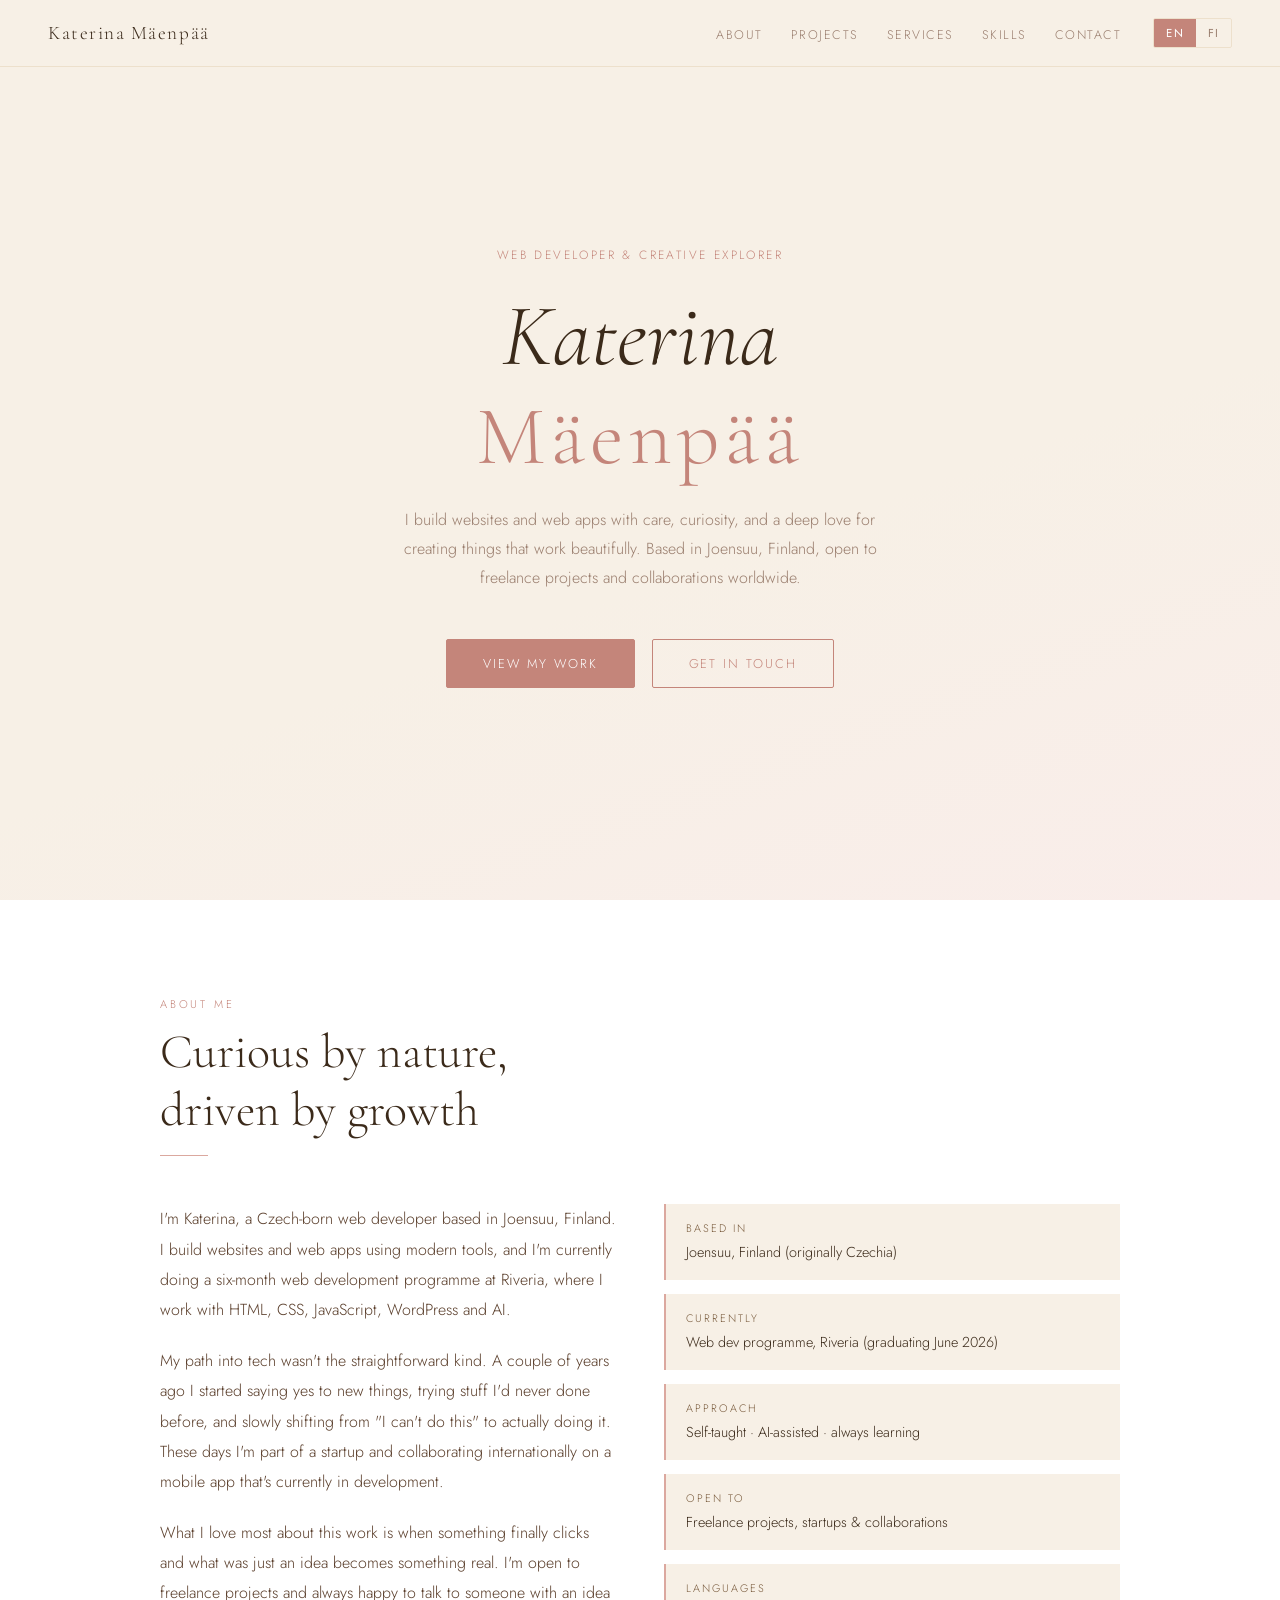
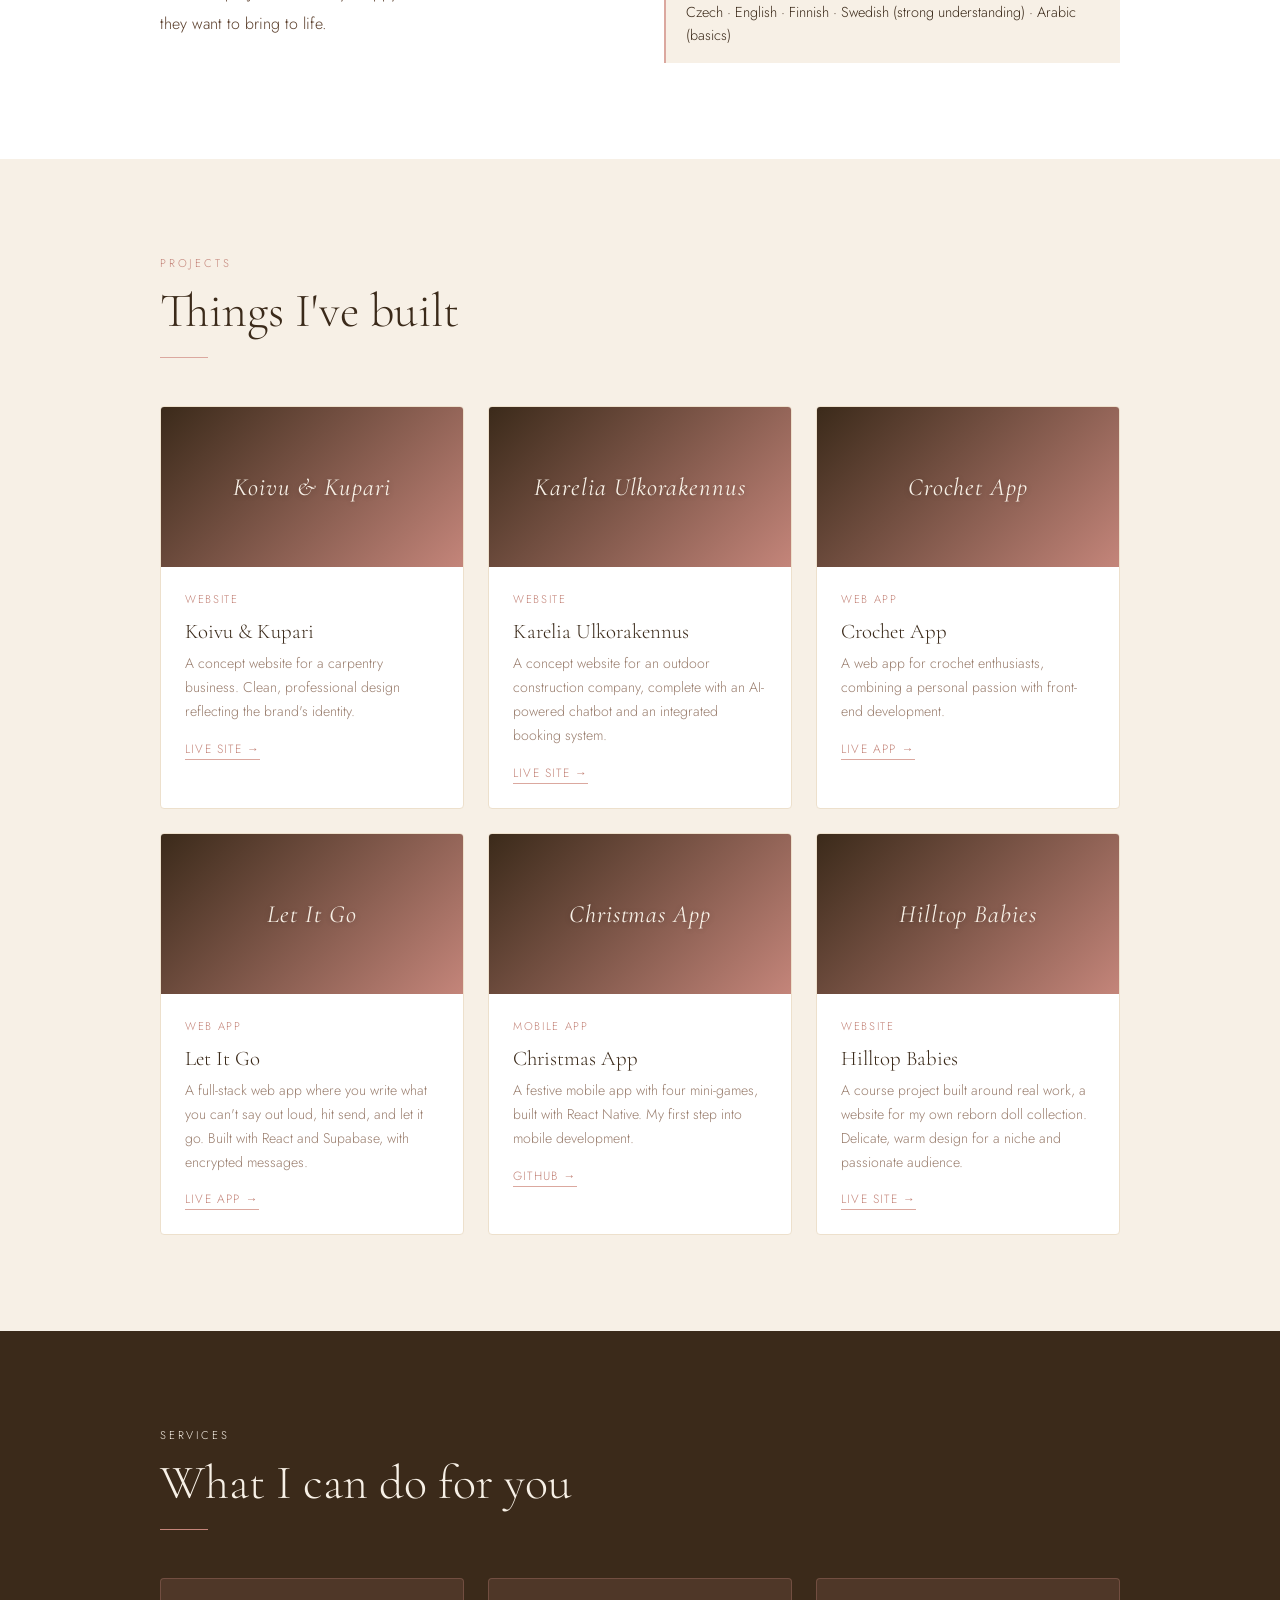
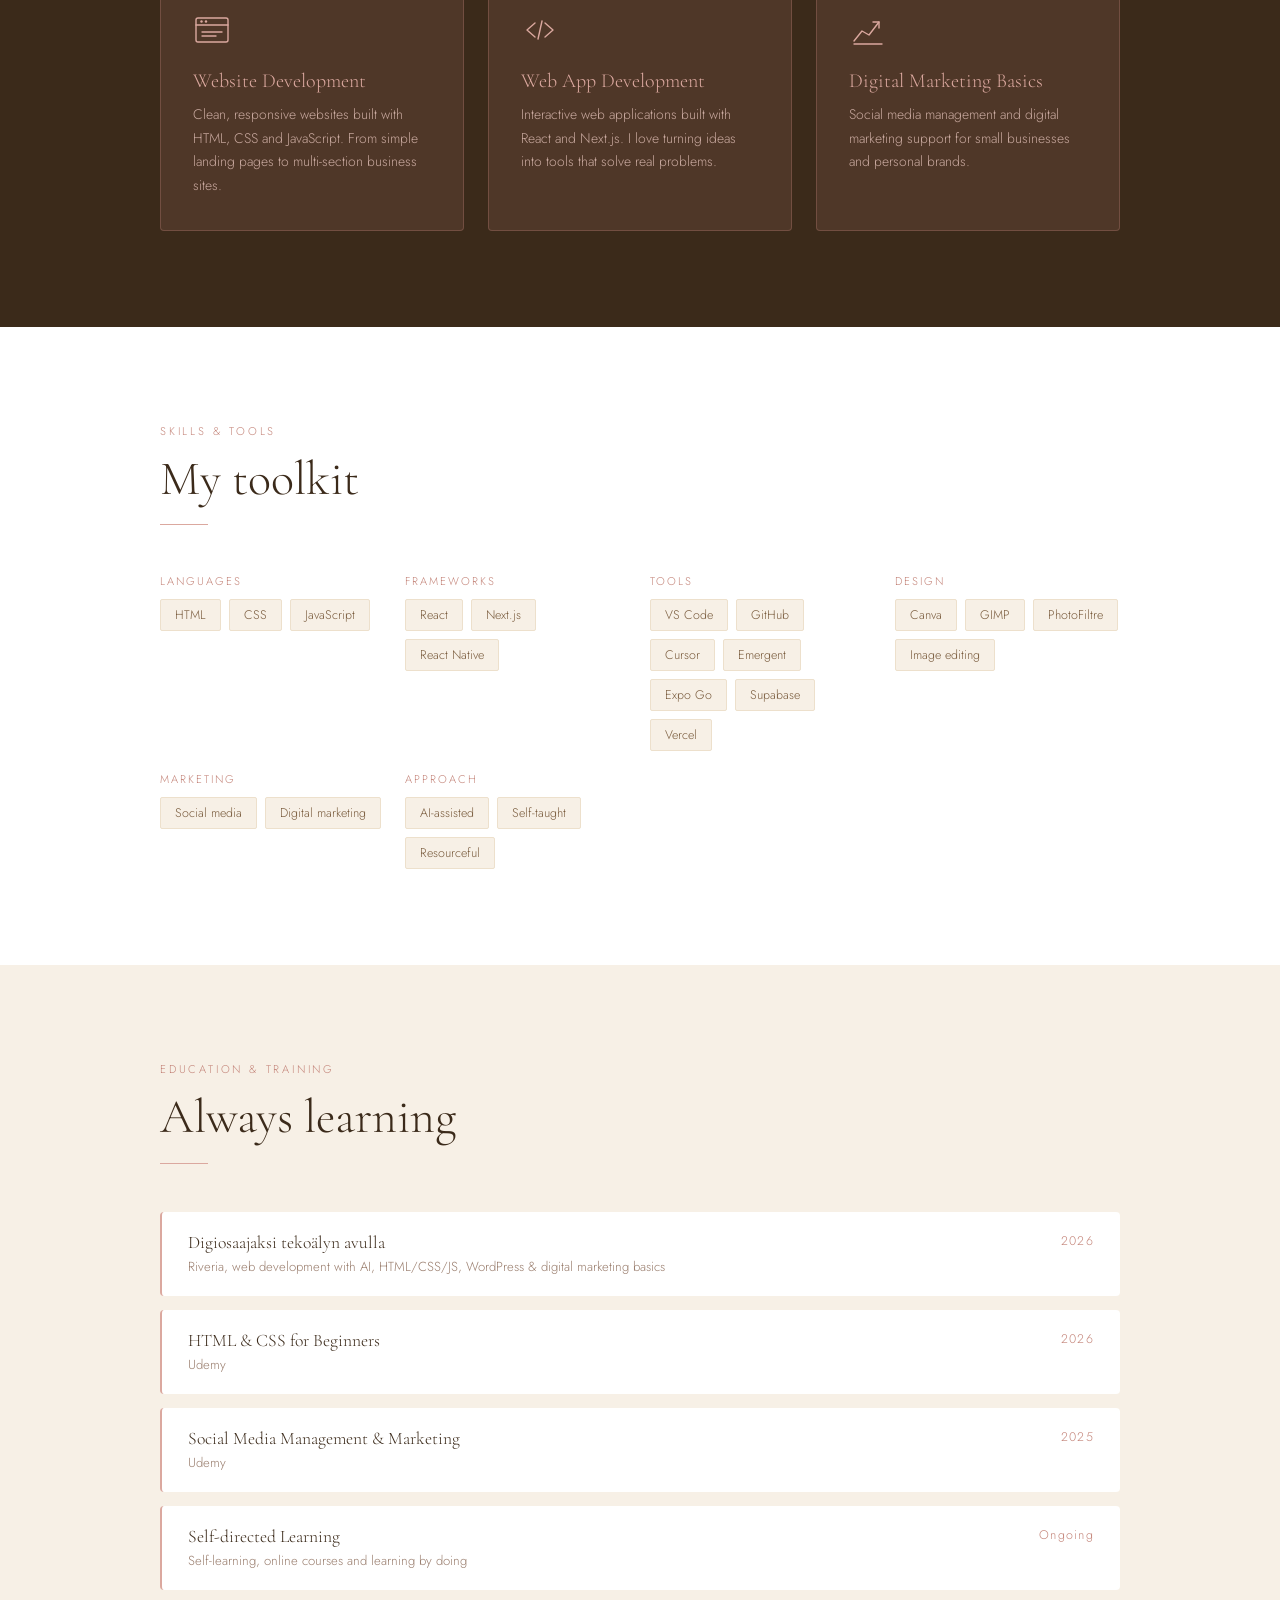
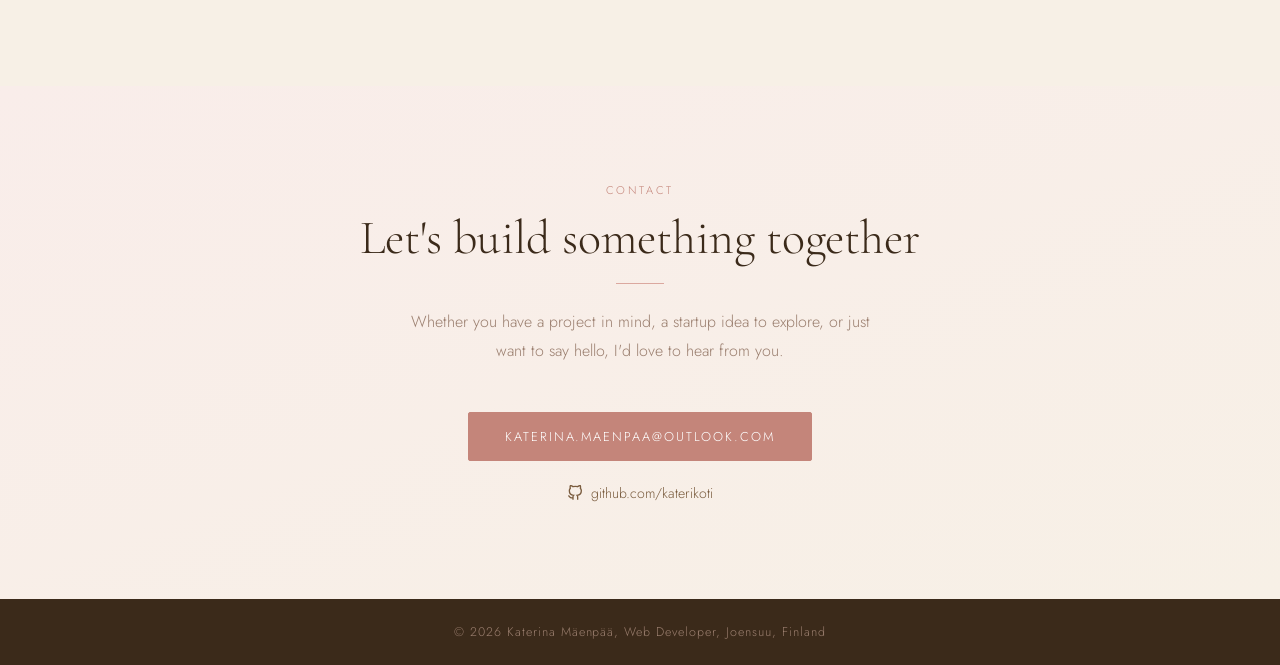
==== index.html @ c312f47a "file rename" ====
<!DOCTYPE html>
<html lang="en">
<head>
<meta charset="UTF-8"/>
<meta name="viewport" content="width=device-width, initial-scale=1.0"/>
<title>Katerina Mäenpää — Web Developer in Joensuu, Finland</title>

<!-- SEO -->
<meta name="description" content="Katerina Mäenpää is a freelance web developer based in Joensuu, Finland. Building websites, web apps and digital solutions with care and creativity."/>
<meta name="keywords" content="web developer Joensuu, freelance web developer Finland, website development Joensuu, React developer Finland, Katerina Mäenpää"/>
<meta name="author" content="Katerina Mäenpää"/>
<meta name="robots" content="index, follow"/>

<!-- GEO -->
<meta name="geo.region" content="FI-13"/>
<meta name="geo.placename" content="Joensuu, Finland"/>
<meta name="geo.position" content="62.6010;29.7637"/>
<meta name="ICBM" content="62.6010, 29.7637"/>

<!-- Open Graph -->
<meta property="og:type" content="website"/>
<meta property="og:title" content="Katerina Mäenpää — Web Developer in Joensuu, Finland"/>
<meta property="og:description" content="Freelance web developer based in Joensuu, Finland. Websites, web apps and digital solutions built with care and creativity."/>
<meta property="og:locale" content="en_US"/>
<meta property="og:locale:alternate" content="fi_FI"/>

<link rel="icon" type="image/svg+xml" href="favicon.svg"/>
<link rel="canonical" href="https://katerikoti.github.io"/>
<link href="https://fonts.googleapis.com/css2?family=Cormorant+Garamond:ital,wght@0,300;0,400;0,600;1,300;1,400&family=Jost:wght@300;400;500&display=swap" rel="stylesheet"/>
<link rel="stylesheet" href="style.css"/>
</head>
<body>

<nav>
  <a href="#hero" class="nav-name">Katerina Mäenpää</a>
  <div class="nav-right">
    <ul class="nav-links">
      <li><a href="#about" data-en="About" data-fi="Tietoa minusta">About</a></li>
      <li><a href="#projects" data-en="Projects" data-fi="Projektit">Projects</a></li>
      <li><a href="#services" data-en="Services" data-fi="Palvelut">Services</a></li>
      <li><a href="#skills" data-en="Skills" data-fi="Taidot">Skills</a></li>
      <li><a href="#contact" data-en="Contact" data-fi="Yhteystiedot">Contact</a></li>
    </ul>
    <div class="lang-switcher">
      <button class="lang-btn active" onclick="setLang('en')">EN</button>
      <button class="lang-btn" onclick="setLang('fi')">FI</button>
    </div>
    <button class="hamburger" id="hamburger" onclick="toggleMenu()" aria-label="Menu">
      <span></span><span></span><span></span>
    </button>
  </div>
</nav>

<div class="mobile-menu" id="mobileMenu">
  <a href="#about" data-en="About" data-fi="Tietoa minusta" onclick="closeMenu()">About</a>
  <a href="#projects" data-en="Projects" data-fi="Projektit" onclick="closeMenu()">Projects</a>
  <a href="#services" data-en="Services" data-fi="Palvelut" onclick="closeMenu()">Services</a>
  <a href="#skills" data-en="Skills" data-fi="Taidot" onclick="closeMenu()">Skills</a>
  <a href="#contact" data-en="Contact" data-fi="Yhteystiedot" onclick="closeMenu()">Contact</a>
</div>

<section id="hero">
  <div class="hero-inner">
    <p class="hero-tag" data-en="Web Developer &amp; Creative Explorer" data-fi="Webkehittäjä &amp; Luova tutkija">Web Developer &amp; Creative Explorer</p>
    <h1><em>Katerina</em><span class="hero-lastname">Mäenpää</span></h1>
    <p class="hero-sub" data-en="I build websites and web apps with care, curiosity, and a deep love for creating things that work beautifully. Based in Joensuu, Finland, open to freelance projects and collaborations worldwide." data-fi="Rakennan verkkosivuja ja verkkosovelluksia huolella, uteliaisuudella ja intohimolla. Asun Joensuussa ja olen avoin freelance-projekteille ja yhteistyölle ympäri maailman.">I build websites and web apps with care, curiosity, and a deep love for creating things that work beautifully. Based in Joensuu, Finland, open to freelance projects and collaborations worldwide.</p>
    <a href="#projects" class="btn btn-fill" data-en="View My Work" data-fi="Katso töitäni">View My Work</a>
    <a href="#contact" class="btn" data-en="Get In Touch" data-fi="Ota yhteyttä">Get In Touch</a>
  </div>
</section>

<section id="about">
  <div class="section-inner">
    <p class="section-label" data-en="About Me" data-fi="Tietoa minusta">About Me</p>
    <h2 data-en="Curious by nature,<br/>driven by growth" data-fi="Luonnostaan utelias,<br/>aina kasvamassa">Curious by nature,<br/>driven by growth</h2>
    <div class="divider"></div>
    <div class="about-grid">
      <div class="about-text">
        <p data-en="I'm Katerina, a Czech-born web developer based in Joensuu, Finland. I build websites and web apps using modern tools, and I'm currently doing a six-month web development programme at Riveria, where I work with HTML, CSS, JavaScript, WordPress and AI." data-fi="Olen Katerina, tšekkiläissyntyinen webkehittäjä, joka asuu Joensuussa. Rakennan verkkosivuja ja sovelluksia moderneja työkaluja käyttäen ja teen parhaillaan kuuden kuukauden webkehityskoulutusta Riveriassa.">I'm Katerina, a Czech-born web developer based in Joensuu, Finland. I build websites and web apps using modern tools, and I'm currently doing a six-month web development programme at Riveria, where I work with HTML, CSS, JavaScript, WordPress and AI.</p>
        <p data-en="My path into tech wasn't the straightforward kind. A couple of years ago I started saying yes to new things, trying stuff I'd never done before, and slowly shifting from &ldquo;I can't do this&rdquo; to actually doing it. These days I'm part of a startup and collaborating internationally on a mobile app that's currently in development." data-fi="Tieni teknologian pariin ei ollut suoraviivainen. Pari vuotta sitten aloin sanoa kyllä uusille asioille, kokeilin asioita joita en ollut koskaan tehnyt, ja siirryin hiljalleen siitä, etten uskonut osaavani, siihen, että oikeasti tein niitä. Nykyään olen mukana startupissa ja teen kansainvälistä yhteistyötä mobiilisovelluksen parissa, joka on parhaillaan kehitteillä.">My path into tech wasn't the straightforward kind. A couple of years ago I started saying yes to new things, trying stuff I'd never done before, and slowly shifting from "I can't do this" to actually doing it. These days I'm part of a startup and collaborating internationally on a mobile app that's currently in development.</p>
        <p data-en="What I love most about this work is when something finally clicks and what was just an idea becomes something real. I'm open to freelance projects and always happy to talk to someone with an idea they want to bring to life." data-fi="Rakastan tässä työssä eniten sitä, kun jokin viimein napsahtaa paikalleen ja pelkästä ideasta tulee jotain todellista. Olen avoin freelance-projekteille ja juttelemaan mielelläni kenelle tahansa, jolla on idea jonka haluaisi toteuttaa.">What I love most about this work is when something finally clicks and what was just an idea becomes something real. I'm open to freelance projects and always happy to talk to someone with an idea they want to bring to life.</p>
      </div>
      <div class="about-facts">
        <div class="fact">
          <div class="fact-label" data-en="Based in" data-fi="Sijainti">Based in</div>
          <div class="fact-value" data-en="Joensuu, Finland (originally Czechia)" data-fi="Joensuu, Suomi (kotoisin Tšekistä)">Joensuu, Finland (originally Czechia)</div>
        </div>
        <div class="fact">
          <div class="fact-label" data-en="Currently" data-fi="Tällä hetkellä">Currently</div>
          <div class="fact-value" data-en="Web dev programme, Riveria (graduating June 2026)" data-fi="Webkehityskoulutus, Riveria (valmistuu kesäkuussa 2026)">Web dev programme, Riveria (graduating June 2026)</div>
        </div>
        <div class="fact">
          <div class="fact-label" data-en="Approach" data-fi="Lähestymistapa">Approach</div>
          <div class="fact-value" data-en="Self-taught · AI-assisted · always learning" data-fi="Itseoppinut · tekoälyavusteinen · aina oppimassa">Self-taught · AI-assisted · always learning</div>
        </div>
        <div class="fact">
          <div class="fact-label" data-en="Open to" data-fi="Avoin">Open to</div>
          <div class="fact-value" data-en="Freelance projects, startups & collaborations" data-fi="Freelance-projektit, startupit ja yhteistyö">Freelance projects, startups & collaborations</div>
        </div>
        <div class="fact">
          <div class="fact-label" data-en="Languages" data-fi="Kielet">Languages</div>
          <div class="fact-value" data-en="Czech · English · Finnish · Swedish (strong understanding) · Arabic (basics)" data-fi="Tšekki · Englanti · Suomi · Ruotsi (hyvä ymmärtäminen) · Arabia (perusteet)">Czech · English · Finnish · Swedish (strong understanding) · Arabic (basics)</div>
        </div>
      </div>
    </div>
  </div>
</section>

<section id="projects">
  <div class="section-inner">
    <p class="section-label" data-en="Projects" data-fi="Projektit">Projects</p>
    <h2 data-en="Things I've built" data-fi="Asioita, joita olen rakentanut">Things I've built</h2>
    <div class="divider"></div>
    <div class="projects-grid">
      <div class="card">
        <div class="card-img"><div class="card-img-name">Koivu &amp; Kupari</div></div>
        <div class="card-body">
          <div class="card-type" data-en="Website" data-fi="Verkkosivusto">Website</div>
          <div class="card-title">Koivu &amp; Kupari</div>
          <div class="card-desc" data-en="A concept website for a carpentry business. Clean, professional design reflecting the brand's identity." data-fi="Verkkosivusto kuvitteelliselle puuseppäyritykselle. Selkeä, ammattimainen ulkoasu brändin identiteettiä heijastamassa.">A concept website for a carpentry business. Clean, professional design reflecting the brand's identity.</div>
          <div class="card-links"><a href="https://te26mk.okuserveri.com/koivukupari/" target="_blank" class="card-link" data-en="Live Site →" data-fi="Avaa sivusto →">Live Site →</a></div>
        </div>
      </div>
      <div class="card">
        <div class="card-img"><div class="card-img-name">Karelia Ulkorakennus</div></div>
        <div class="card-body">
          <div class="card-type" data-en="Website" data-fi="Verkkosivusto">Website</div>
          <div class="card-title">Karelia Ulkorakennus</div>
          <div class="card-desc" data-en="A concept website for an outdoor construction company, complete with an AI-powered chatbot and an integrated booking system." data-fi="Verkkosivusto kuvitteelliselle ulkorakennusyritykselle, tekoälychatbotilla ja varausjärjestelmällä varustettuna.">A concept website for an outdoor construction company, complete with an AI-powered chatbot and an integrated booking system.</div>
          <div class="card-links"><a href="https://te26mk.okuserveri.com/karelia-ulkorakennus/" target="_blank" class="card-link" data-en="Live Site →" data-fi="Avaa sivusto →">Live Site →</a></div>
        </div>
      </div>
      <div class="card">
        <div class="card-img"><div class="card-img-name">Crochet App</div></div>
        <div class="card-body">
          <div class="card-type" data-en="Web App" data-fi="Verkkosovellus">Web App</div>
          <div class="card-title">Crochet App</div>
          <div class="card-desc" data-en="A web app for crochet enthusiasts, combining a personal passion with front-end development." data-fi="Verkkosovellus virkkausharrastajille, joka yhdistää henkilökohtaisen intohimon ja front-end-kehityksen.">A web app for crochet enthusiasts, combining a personal passion with front-end development.</div>
          <div class="card-links"><a href="https://crochet-app-swart.vercel.app" target="_blank" class="card-link" data-en="Live App →" data-fi="Avaa sovellus →">Live App →</a></div>
        </div>
      </div>
      <div class="card">
        <div class="card-img"><div class="card-img-name">Let It Go</div></div>
        <div class="card-body">
          <div class="card-type" data-en="Web App" data-fi="Verkkosovellus">Web App</div>
          <div class="card-title">Let It Go</div>
          <div class="card-desc" data-en="A full-stack web app where you write what you can't say out loud, hit send, and let it go. Built with React and Supabase, with encrypted messages." data-fi="Full-stack-verkkosovellus, jossa kirjoitat sen mitä et voi sanoa ääneen, painat lähetä ja päästät irti. Rakennettu Reactilla ja Supabasella, salatuin viestein.">A full-stack web app where you write what you can't say out loud, hit send, and let it go. Built with React and Supabase, with encrypted messages.</div>
          <div class="card-links"><a href="https://let-it-go-chi.vercel.app" target="_blank" class="card-link" data-en="Live App →" data-fi="Avaa sovellus →">Live App →</a></div>
        </div>
      </div>
      <div class="card">
        <div class="card-img"><div class="card-img-name">Christmas App</div></div>
        <div class="card-body">
          <div class="card-type" data-en="Mobile App" data-fi="Mobiilisovellus">Mobile App</div>
          <div class="card-title">Christmas App</div>
          <div class="card-desc" data-en="A festive mobile app with four mini-games, built with React Native. My first step into mobile development." data-fi="Jouluinen mobiilisovellus neljällä minipelillä, rakennettu React Nativella. Ensimmäinen askeleeni mobiilinkehitykseen.">A festive mobile app with four mini-games, built with React Native. My first step into mobile development.</div>
          <div class="card-links"><a href="https://github.com/katerikoti/christmas-app" target="_blank" class="card-link">GitHub →</a></div>
        </div>
      </div>
      <div class="card">
        <div class="card-img"><div class="card-img-name">Hilltop Babies</div></div>
        <div class="card-body">
          <div class="card-type" data-en="Website" data-fi="Verkkosivusto">Website</div>
          <div class="card-title">Hilltop Babies</div>
          <div class="card-desc" data-en="A course project built around real work, a website for my own reborn doll collection. Delicate, warm design for a niche and passionate audience." data-fi="Kurssiprojekti oikean työn pohjalta, verkkosivusto omalle reborn-nukkekokoelmalleni. Herkkä, lämmin ulkoasu intohimoiselle niche-yleisölle.">A course project built around real work, a website for my own reborn doll collection. Delicate, warm design for a niche and passionate audience.</div>
          <div class="card-links"><a href="https://katerikoti.github.io/hilltop-babies/" target="_blank" class="card-link" data-en="Live Site →" data-fi="Avaa sivusto →">Live Site →</a></div>
        </div>
      </div>
    </div>
  </div>
</section>

<section id="services">
  <div class="section-inner">
    <p class="section-label" data-en="Services" data-fi="Palvelut">Services</p>
    <h2 data-en="What I can do for you" data-fi="Mitä voin tehdä sinulle">What I can do for you</h2>
    <div class="divider"></div>
    <div class="services-grid">
      <div class="service">
        <div class="service-icon">
          <svg width="38" height="38" viewBox="0 0 38 38" fill="none" stroke="currentColor" stroke-width="1.4" stroke-linecap="round" stroke-linejoin="round">
            <rect x="3" y="7" width="32" height="24" rx="2"/>
            <line x1="3" y1="14" x2="35" y2="14"/>
            <circle cx="8.5" cy="10.5" r="1.2" fill="currentColor" stroke="none"/>
            <circle cx="13" cy="10.5" r="1.2" fill="currentColor" stroke="none"/>
            <line x1="9" y1="21" x2="29" y2="21"/>
            <line x1="9" y1="25" x2="23" y2="25"/>
          </svg>
        </div>
        <div class="service-title" data-en="Website Development" data-fi="Verkkosivujen kehitys">Website Development</div>
        <div class="service-desc" data-en="Clean, responsive websites built with HTML, CSS and JavaScript. From simple landing pages to multi-section business sites." data-fi="Selkeitä, responsiivisia verkkosivustoja HTML:llä, CSS:llä ja JavaScriptillä. Yksinkertaisista laskeutumissivuista moniosaisiin yrityssivustoihin.">Clean, responsive websites built with HTML, CSS and JavaScript. From simple landing pages to multi-section business sites.</div>
      </div>
      <div class="service">
        <div class="service-icon">
          <svg width="38" height="38" viewBox="0 0 38 38" fill="none" stroke="currentColor" stroke-width="1.4" stroke-linecap="round" stroke-linejoin="round">
            <polyline points="14,12 6,19 14,26"/>
            <polyline points="24,12 32,19 24,26"/>
            <line x1="21" y1="10" x2="17" y2="28"/>
          </svg>
        </div>
        <div class="service-title" data-en="Web App Development" data-fi="Verkkosovellusten kehitys">Web App Development</div>
        <div class="service-desc" data-en="Interactive web applications built with React and Next.js. I love turning ideas into tools that solve real problems." data-fi="Interaktiivisia verkkosovelluksia Reactilla ja Next.js:llä. Rakastan muuttaa ideat työkaluiksi, jotka ratkaisevat todellisia ongelmia.">Interactive web applications built with React and Next.js. I love turning ideas into tools that solve real problems.</div>
      </div>
      <div class="service">
        <div class="service-icon">
          <svg width="38" height="38" viewBox="0 0 38 38" fill="none" stroke="currentColor" stroke-width="1.4" stroke-linecap="round" stroke-linejoin="round">
            <polyline points="5,30 13,20 20,24 30,11"/>
            <polyline points="24,11 30,11 30,17"/>
            <line x1="5" y1="33" x2="33" y2="33"/>
          </svg>
        </div>
        <div class="service-title" data-en="Digital Marketing Basics" data-fi="Digitaalisen markkinoinnin perusteet">Digital Marketing Basics</div>
        <div class="service-desc" data-en="Social media management and digital marketing support for small businesses and personal brands." data-fi="Sosiaalisen median hallinta ja digitaalisen markkinoinnin tuki pienille yrityksille ja henkilöbrändeille.">Social media management and digital marketing support for small businesses and personal brands.</div>
      </div>
    </div>
  </div>
</section>

<section id="skills">
  <div class="section-inner">
    <p class="section-label" data-en="Skills & Tools" data-fi="Taidot ja työkalut">Skills & Tools</p>
    <h2 data-en="My toolkit" data-fi="Työkalupakkini">My toolkit</h2>
    <div class="divider"></div>
    <div class="skills-grid">
      <div><div class="skill-cat-label" data-en="Languages" data-fi="Ohjelmointikielet">Languages</div><div class="tags"><span class="tag">HTML</span><span class="tag">CSS</span><span class="tag">JavaScript</span></div></div>
      <div><div class="skill-cat-label" data-en="Frameworks" data-fi="Sovelluskehykset">Frameworks</div><div class="tags"><span class="tag">React</span><span class="tag">Next.js</span><span class="tag">React Native</span></div></div>
      <div><div class="skill-cat-label" data-en="Tools" data-fi="Työkalut">Tools</div><div class="tags"><span class="tag">VS Code</span><span class="tag">GitHub</span><span class="tag">Cursor</span><span class="tag">Emergent</span><span class="tag">Expo Go</span><span class="tag">Supabase</span><span class="tag">Vercel</span></div></div>
      <div><div class="skill-cat-label" data-en="Design" data-fi="Suunnittelu">Design</div><div class="tags"><span class="tag">Canva</span><span class="tag">GIMP</span><span class="tag">PhotoFiltre</span><span class="tag">Image editing</span></div></div>
      <div><div class="skill-cat-label" data-en="Marketing" data-fi="Markkinointi">Marketing</div><div class="tags"><span class="tag">Social media</span><span class="tag">Digital marketing</span></div></div>
      <div><div class="skill-cat-label" data-en="Approach" data-fi="Lähestymistapa">Approach</div><div class="tags"><span class="tag">AI-assisted</span><span class="tag">Self-taught</span><span class="tag">Resourceful</span></div></div>
    </div>
  </div>
</section>

<section id="education">
  <div class="section-inner">
    <p class="section-label" data-en="Education & Training" data-fi="Koulutus">Education & Training</p>
    <h2 data-en="Always learning" data-fi="Aina oppimassa">Always learning</h2>
    <div class="divider"></div>
    <div class="edu-list">
      <div class="edu-item">
        <div>
          <div class="edu-title">Digiosaajaksi tekoälyn avulla</div>
          <div class="edu-org" data-en="Riveria, web development with AI, HTML/CSS/JS, WordPress & digital marketing basics" data-fi="Riveria, webkehitys tekoälyn avulla, HTML/CSS/JS, WordPress ja digitaalisen markkinoinnin perusteet">Riveria, web development with AI, HTML/CSS/JS, WordPress & digital marketing basics</div>
        </div>
        <div class="edu-year">2026</div>
      </div>
      <div class="edu-item">
        <div>
          <div class="edu-title" data-en="HTML & CSS for Beginners" data-fi="HTML ja CSS aloittelijoille">HTML & CSS for Beginners</div>
          <div class="edu-org">Udemy</div>
        </div>
        <div class="edu-year">2026</div>
      </div>
      <div class="edu-item">
        <div>
          <div class="edu-title" data-en="Social Media Management & Marketing" data-fi="Sosiaalisen median hallinta ja markkinointi">Social Media Management & Marketing</div>
          <div class="edu-org">Udemy</div>
        </div>
        <div class="edu-year">2025</div>
      </div>
      <div class="edu-item">
        <div>
          <div class="edu-title" data-en="Self-directed Learning" data-fi="Itseohjautuva oppiminen">Self-directed Learning</div>
          <div class="edu-org" data-en="Self-learning, online courses and learning by doing" data-fi="Itseopiskelu, verkkokurssit ja tekemällä oppiminen">Self-learning, online courses and learning by doing</div>
        </div>
        <div class="edu-year" data-en="Ongoing" data-fi="Jatkuvaa">Ongoing</div>
      </div>
    </div>
  </div>
</section>

<section id="contact">
  <div class="section-inner">
    <p class="section-label" data-en="Contact" data-fi="Yhteystiedot">Contact</p>
    <h2 data-en="Let's build something together" data-fi="Rakennetaan jotain yhdessä">Let's build something together</h2>
    <div class="divider" style="margin:0 auto 24px;"></div>
    <p class="contact-sub" data-en="Whether you have a project in mind, a startup idea to explore, or just want to say hello, I'd love to hear from you." data-fi="Jos sinulla on projekti mielessä, startup-idea tutkittavana tai haluat vain sanoa hei, ota rohkeasti yhteyttä.">Whether you have a project in mind, a startup idea to explore, or just want to say hello, I'd love to hear from you.</p>
    <a href="mailto:katerina.maenpaa@outlook.com" class="btn btn-fill">katerina.maenpaa@outlook.com</a>
    <div class="contact-links">
      <a href="https://github.com/katerikoti" class="contact-link" target="_blank">
        <svg width="16" height="16" viewBox="0 0 24 24" fill="none" stroke="currentColor" stroke-width="2"><path d="M9 19c-5 1.5-5-2.5-7-3m14 6v-3.87a3.37 3.37 0 0 0-.94-2.61c3.14-.35 6.44-1.54 6.44-7A5.44 5.44 0 0 0 20 4.77 5.07 5.07 0 0 0 19.91 1S18.73.65 16 2.48a13.38 13.38 0 0 0-7 0C6.27.65 5.09 1 5.09 1A5.07 5.07 0 0 0 5 4.77a5.44 5.44 0 0 0-1.5 3.78c0 5.42 3.3 6.61 6.44 7A3.37 3.37 0 0 0 9 18.13V22"/></svg>
        github.com/katerikoti
      </a>
    </div>
  </div>
</section>

<footer>
  <p data-en="© 2026 Katerina Mäenpää, Web Developer, Joensuu, Finland" data-fi="© 2026 Katerina Mäenpää, Webkehittäjä, Joensuu, Suomi">© 2026 Katerina Mäenpää, Web Developer, Joensuu, Finland</p>
</footer>

<script>
function toggleMenu(){
  const h=document.getElementById('hamburger');
  const m=document.getElementById('mobileMenu');
  h.classList.toggle('open');
  m.classList.toggle('open');
}
function closeMenu(){
  document.getElementById('hamburger').classList.remove('open');
  document.getElementById('mobileMenu').classList.remove('open');
}
function setLang(lang){
  document.querySelectorAll('.lang-btn').forEach(b=>b.classList.toggle('active',b.textContent.toLowerCase()===lang));
  document.querySelectorAll('[data-en]').forEach(el=>{
    const txt=el.getAttribute('data-'+lang);
    if(txt) el.innerHTML=txt;
  });
  document.documentElement.lang=lang;
}
document.querySelectorAll('a[href^="#"]').forEach(a=>{
  a.addEventListener('click',e=>{
    e.preventDefault();
    const t=document.querySelector(a.getAttribute('href'));
    if(t) t.scrollIntoView({behavior:'smooth',block:'start'});
  });
});
</script>
</body>
</html>
---- style.css ----
*{margin:0;padding:0;box-sizing:border-box;}
:root{
  --brown:#3b2a1a;--brown-mid:#7a5c3e;--beige:#f7f0e6;--beige-dark:#ede0cc;
  --rose:#c4857a;--rose-light:#dba89f;--rose-pale:#f9edea;--text:#2e1f12;--muted:#9a7e6e;
}
html{scroll-behavior:smooth;}
body{font-family:'Jost',sans-serif;background:var(--beige);color:var(--text);font-weight:300;}

/* NAV */
nav{position:fixed;top:0;width:100%;background:rgba(247,240,230,0.95);backdrop-filter:blur(8px);z-index:100;padding:18px 48px;display:flex;justify-content:space-between;align-items:center;border-bottom:1px solid var(--beige-dark);}
.nav-name{font-family:'Cormorant Garamond',serif;font-size:1.2rem;letter-spacing:.08em;color:var(--brown);text-decoration:none;}
.nav-right{display:flex;align-items:center;gap:32px;}
.nav-links{display:flex;gap:28px;list-style:none;}
.nav-links a{text-decoration:none;color:var(--muted);font-size:.78rem;letter-spacing:.12em;text-transform:uppercase;transition:color .3s;}
.nav-links a:hover{color:var(--rose);}
.hamburger{display:none;flex-direction:column;gap:5px;cursor:pointer;padding:4px;background:none;border:none;}
.hamburger span{display:block;width:22px;height:1.5px;background:var(--brown);transition:all .3s;}
.hamburger.open span:nth-child(1){transform:translateY(6.5px) rotate(45deg);}
.hamburger.open span:nth-child(2){opacity:0;}
.hamburger.open span:nth-child(3){transform:translateY(-6.5px) rotate(-45deg);}
.mobile-menu{display:none;position:fixed;top:57px;left:0;width:100%;background:rgba(247,240,230,0.98);backdrop-filter:blur(8px);border-bottom:1px solid var(--beige-dark);padding:24px 20px;flex-direction:column;gap:0;z-index:99;}
.mobile-menu.open{display:flex;}
.mobile-menu a{text-decoration:none;color:var(--brown);font-size:.9rem;letter-spacing:.12em;text-transform:uppercase;padding:14px 0;border-bottom:1px solid var(--beige-dark);}
.mobile-menu a:last-child{border-bottom:none;}
.mobile-menu a:hover{color:var(--rose);}
.lang-switcher{display:flex;border:1px solid var(--beige-dark);border-radius:2px;overflow:hidden;flex-shrink:0;}
.lang-btn{background:none;border:none;padding:6px 12px;font-family:'Jost',sans-serif;font-size:.72rem;letter-spacing:.1em;text-transform:uppercase;cursor:pointer;color:var(--muted);transition:all .2s;}
.lang-btn.active{background:var(--rose);color:#fff;}
.lang-btn:hover:not(.active){background:var(--beige-dark);color:var(--brown);}

/* HERO */
#hero{min-height:100vh;display:flex;align-items:center;justify-content:center;text-align:center;padding:120px 24px 80px;background:linear-gradient(160deg,var(--beige) 60%,var(--rose-pale) 100%);}
.hero-inner{max-width:680px;}
.hero-tag{font-size:.75rem;letter-spacing:.2em;text-transform:uppercase;color:var(--rose);margin-bottom:24px;}
h1{font-size:clamp(3rem,8vw,5.5rem);font-weight:300;line-height:1.1;margin-bottom:24px;}
h1 em{font-family:'Cormorant Garamond',serif;font-style:italic;color:var(--brown);display:block;}
.hero-lastname{font-family:'Cormorant Garamond',serif;font-style:normal;font-weight:300;color:var(--rose);letter-spacing:.06em;font-size:clamp(2.8rem,7.5vw,5.2rem);}
.hero-sub{font-size:1rem;color:var(--muted);line-height:1.8;max-width:480px;margin:0 auto 40px;}
.btn{display:inline-block;padding:14px 36px;border:1px solid var(--rose);color:var(--rose);text-decoration:none;font-size:.8rem;letter-spacing:.15em;text-transform:uppercase;transition:all .3s;border-radius:2px;margin:6px;cursor:pointer;}
.btn:hover{background:var(--rose);color:#fff;}
.btn-fill{background:var(--rose);color:#fff;}
.btn-fill:hover{background:var(--rose-light);}

/* SECTIONS */
section{padding:96px 24px;}
.section-inner{max-width:960px;margin:0 auto;}
.section-label{font-size:.7rem;letter-spacing:.25em;text-transform:uppercase;color:var(--rose);margin-bottom:12px;}
h2{font-family:'Cormorant Garamond',serif;font-size:clamp(2rem,5vw,3rem);font-weight:300;color:var(--brown);margin-bottom:16px;line-height:1.2;}
.divider{width:48px;height:1px;background:var(--rose-light);margin:0 0 48px;}

/* ABOUT */
#about{background:#fff;}
.about-header{margin-bottom:0;}
.about-grid{display:grid;grid-template-columns:1fr 1fr;gap:48px;align-items:start;}
.about-text p{font-size:1rem;line-height:1.9;color:#5a3e2b;margin-bottom:20px;}
.about-text p:last-child{margin-bottom:0;}
.about-text em{font-family:'Cormorant Garamond',serif;font-style:italic;font-size:1.15rem;color:var(--rose);}
.about-facts{display:flex;flex-direction:column;gap:14px;}
.fact{padding:16px 20px;background:var(--beige);border-left:2px solid var(--rose-light);}
.fact-label{font-size:.68rem;letter-spacing:.18em;text-transform:uppercase;color:var(--brown-mid);margin-bottom:5px;}
.fact-value{font-size:.9rem;color:var(--brown);line-height:1.6;}

/* PROJECTS */
#projects{background:var(--beige);}
.projects-grid{display:grid;grid-template-columns:repeat(auto-fill,minmax(280px,1fr));gap:24px;}
.card{background:#fff;border-radius:4px;overflow:hidden;transition:transform .3s,box-shadow .3s;border:1px solid var(--beige-dark);}
.card:hover{transform:translateY(-4px);box-shadow:0 12px 40px rgba(59,42,26,.1);}
.card-img{height:160px;display:flex;align-items:center;justify-content:center;background:linear-gradient(135deg,#3b2a1a,#c4857a);}
.card-img-name{font-family:'Cormorant Garamond',serif;font-size:1.55rem;font-weight:400;font-style:italic;color:#f7f0e6;letter-spacing:.04em;text-align:center;padding:0 20px;text-shadow:0 1px 6px rgba(0,0,0,.2);}
.card-body{padding:24px;}
.card-title{font-family:'Cormorant Garamond',serif;font-size:1.3rem;color:var(--brown);margin-bottom:8px;}
.card-type{font-size:.7rem;letter-spacing:.15em;text-transform:uppercase;color:var(--rose);margin-bottom:12px;}
.card-desc{font-size:.88rem;color:var(--muted);line-height:1.7;margin-bottom:16px;}
.card-links{display:flex;gap:12px;flex-wrap:wrap;}
.card-link{font-size:.75rem;letter-spacing:.1em;text-transform:uppercase;color:var(--rose);text-decoration:none;border-bottom:1px solid var(--rose-light);padding-bottom:1px;transition:color .3s;}
.card-link:hover{color:var(--brown);}

/* SERVICES */
#services{background:var(--brown);}
#services h2,#services .section-label{color:var(--beige);}
#services .divider{background:var(--rose);}
.services-grid{display:grid;grid-template-columns:repeat(auto-fill,minmax(240px,1fr));gap:24px;}
.service{padding:32px;background:rgba(196,133,122,0.15);border:1px solid rgba(196,133,122,0.3);border-radius:4px;transition:transform .3s,border-color .3s;}
.service:hover{transform:translateY(-3px);border-color:var(--rose);}
.service-icon{display:block;margin-bottom:20px;color:var(--rose-light);}
.service-icon svg{display:block;}
.service-title{font-family:'Cormorant Garamond',serif;font-size:1.25rem;color:var(--rose-light);margin-bottom:10px;}
.service-desc{font-size:.87rem;color:#c9a99f;line-height:1.7;}

/* SKILLS */
#skills{background:#fff;}
.skills-grid{display:grid;grid-template-columns:repeat(auto-fill,minmax(180px,1fr));gap:20px;}
.skill-cat-label{font-size:.7rem;letter-spacing:.18em;text-transform:uppercase;color:var(--rose);margin-bottom:10px;}
.tags{display:flex;flex-wrap:wrap;gap:8px;}
.tag{padding:6px 14px;background:var(--beige);border:1px solid var(--beige-dark);border-radius:2px;font-size:.78rem;color:var(--brown-mid);}

/* EDUCATION */
#education{background:var(--beige);}
.edu-list{display:flex;flex-direction:column;gap:14px;}
.edu-item{padding:20px 26px;background:#fff;border-radius:4px;border-left:2px solid var(--rose-light);display:flex;justify-content:space-between;align-items:start;gap:16px;}
.edu-title{font-family:'Cormorant Garamond',serif;font-size:1.1rem;color:var(--brown);margin-bottom:4px;}
.edu-org{font-size:.82rem;color:var(--muted);}
.edu-year{font-size:.78rem;letter-spacing:.1em;color:var(--rose);white-space:nowrap;}

/* CONTACT */
#contact{background:linear-gradient(160deg,var(--rose-pale) 0%,var(--beige) 100%);text-align:center;}
#contact h2{margin-bottom:16px;}
.contact-sub{font-size:1rem;color:var(--muted);line-height:1.8;max-width:480px;margin:0 auto 40px;}
.contact-links{display:flex;justify-content:center;gap:24px;flex-wrap:wrap;margin-top:16px;}
.contact-link{display:flex;align-items:center;gap:8px;text-decoration:none;color:var(--brown-mid);font-size:.88rem;transition:color .3s;}
.contact-link:hover{color:var(--rose);}

footer{background:var(--brown);color:var(--muted);text-align:center;padding:24px;font-size:.78rem;letter-spacing:.08em;}

/* MOBILE */
@media(max-width:768px){
  nav{padding:14px 20px;}
  .nav-links{display:none;}
  .nav-right{gap:12px;}
  .hamburger{display:flex;}
  #hero{padding:100px 20px 60px;}
  section{padding:64px 20px;}
  .about-grid{grid-template-columns:1fr;gap:32px;}
  .services-grid{grid-template-columns:1fr;}
  .skills-grid{grid-template-columns:repeat(2,1fr);}
  .edu-item{flex-direction:column;gap:6px;}
  .projects-grid{grid-template-columns:1fr;}
}
@media(max-width:480px){
  .skills-grid{grid-template-columns:1fr;}
  h1{font-size:2.8rem;}
  .hero-lastname{font-size:2.6rem;}
  .btn{padding:12px 24px;font-size:.75rem;}
}
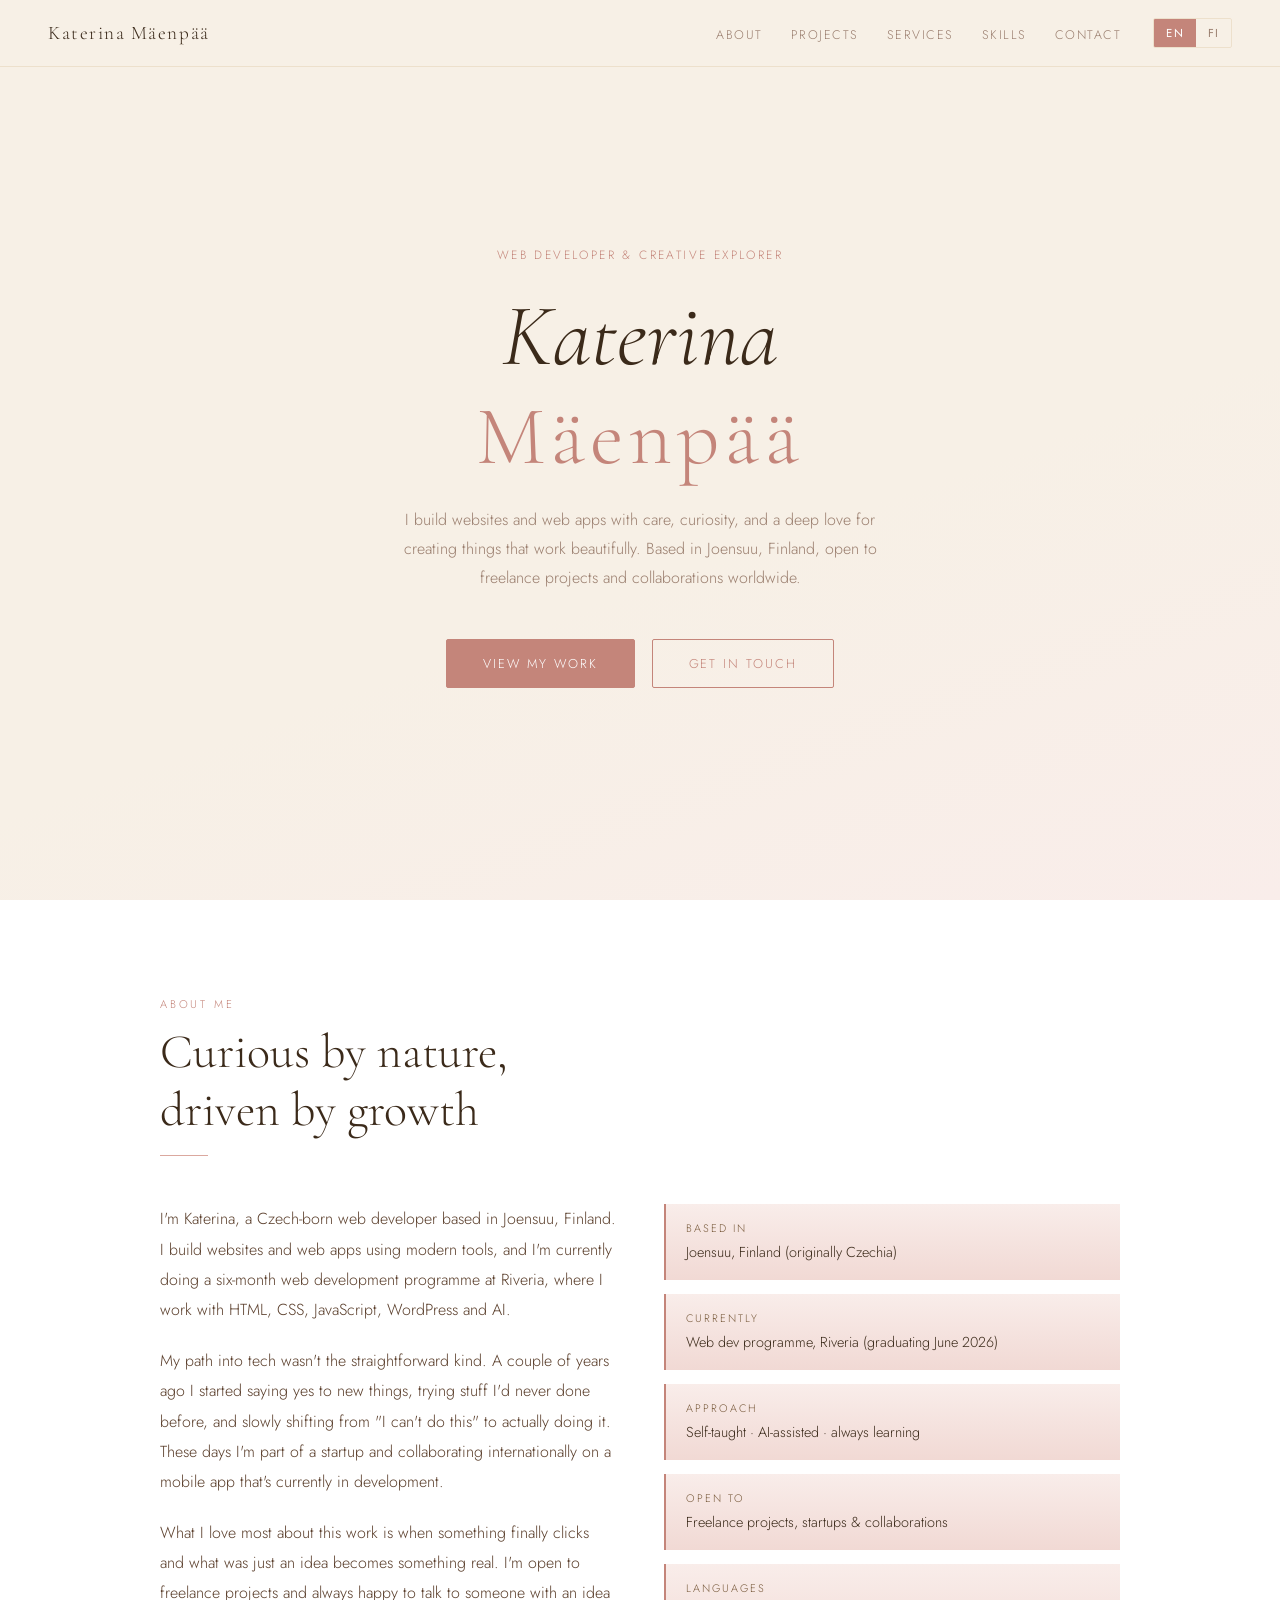
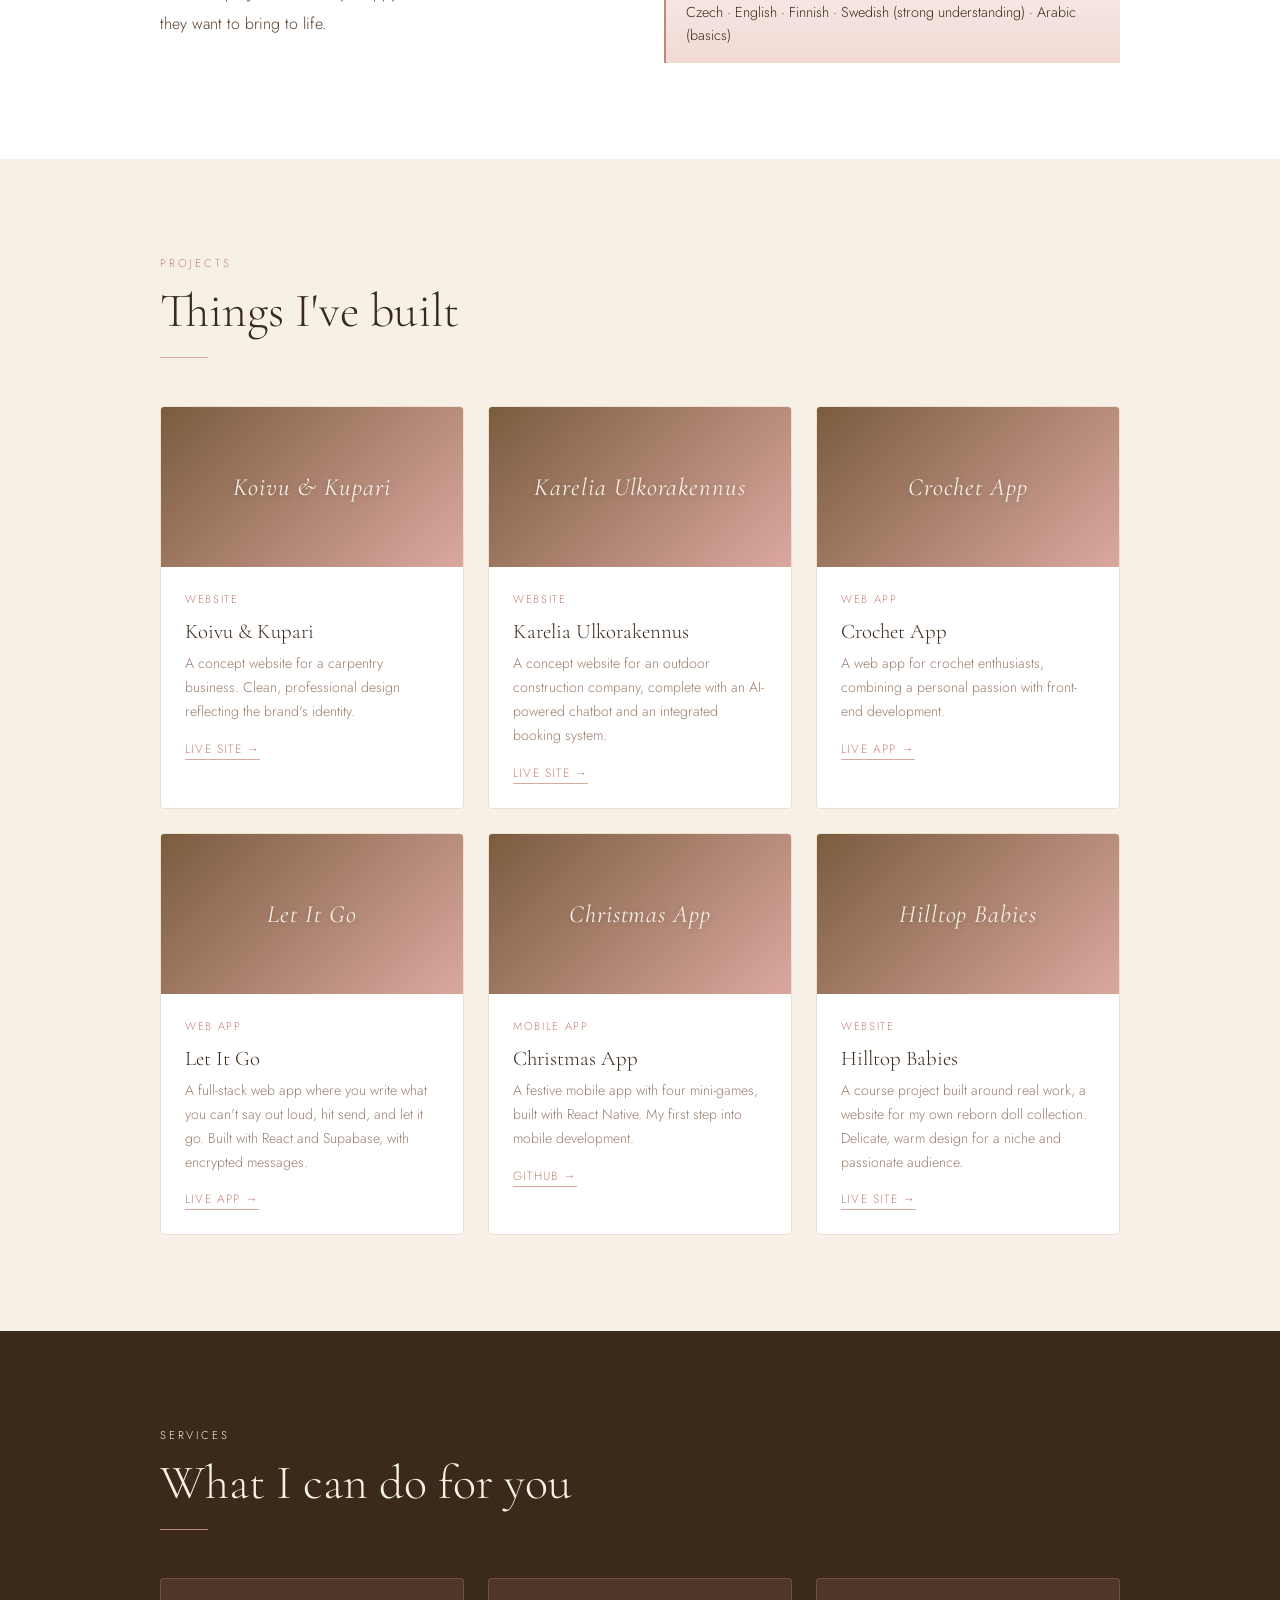
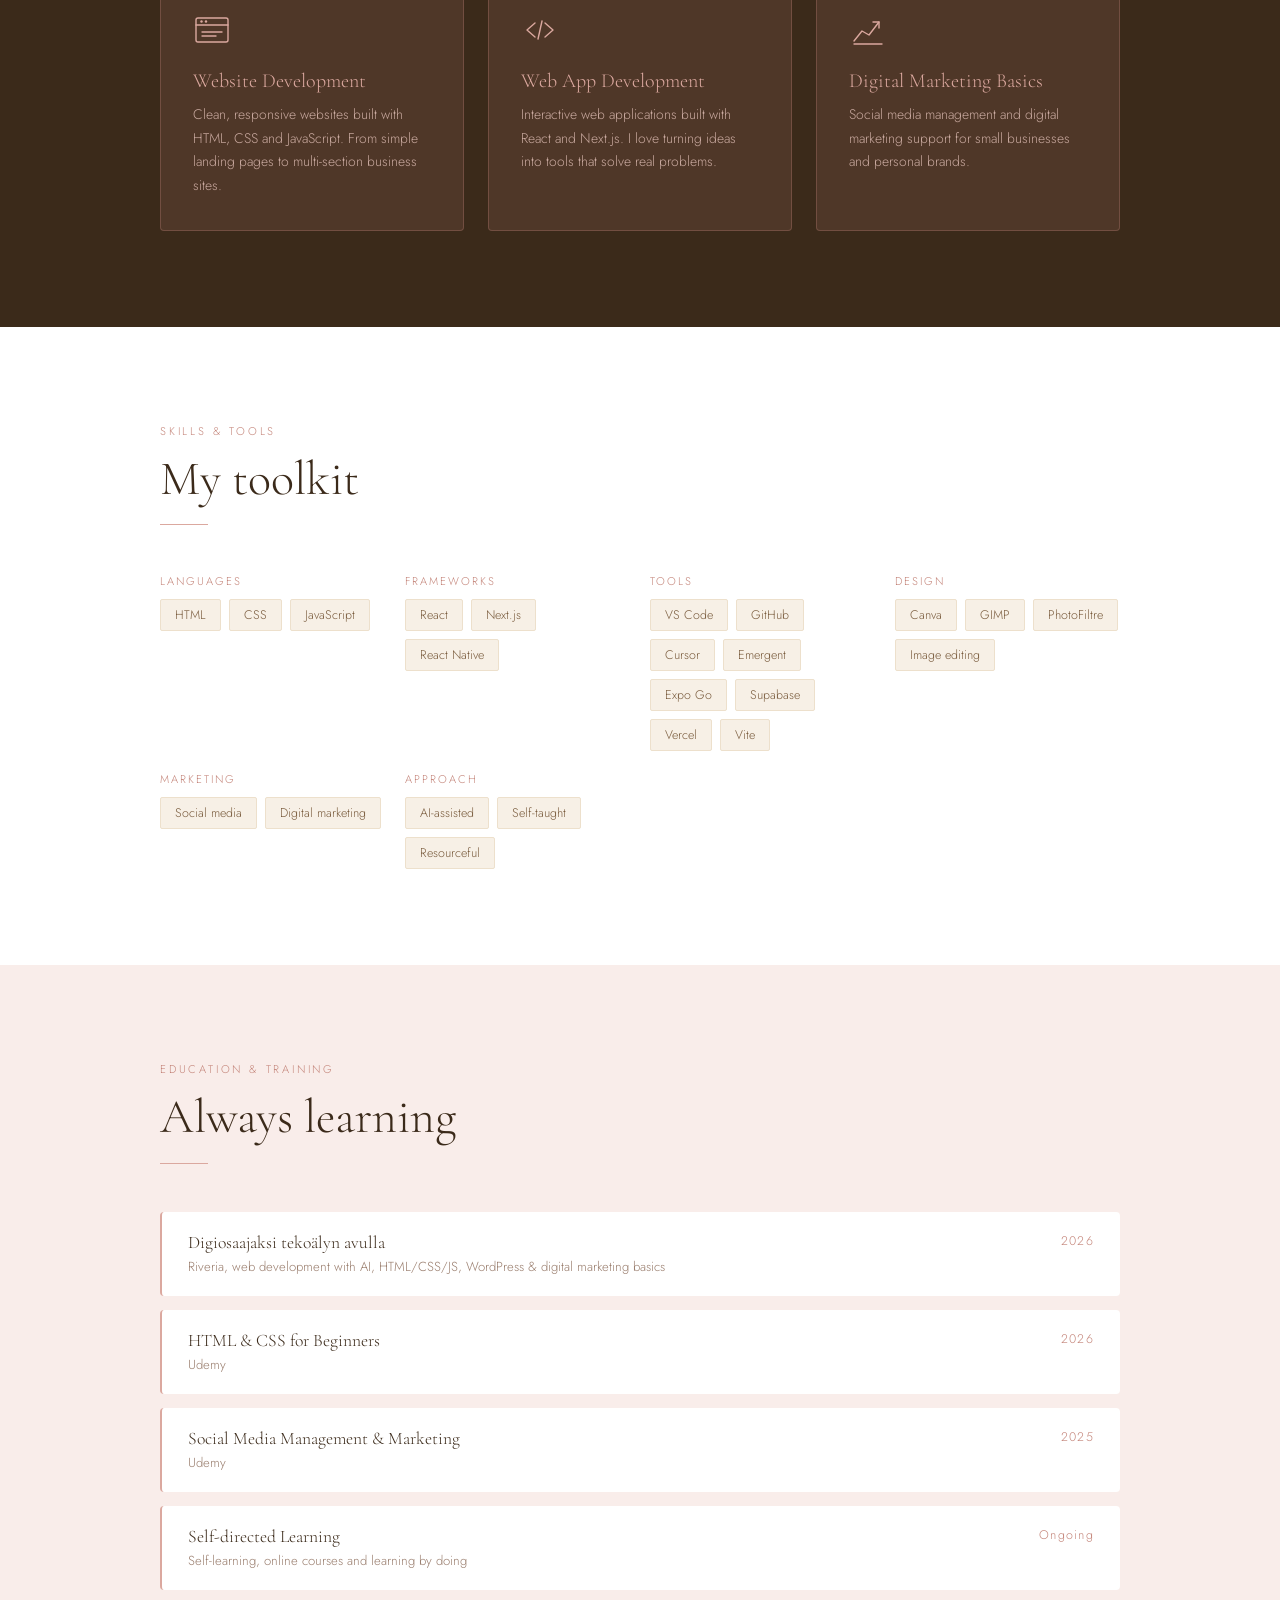
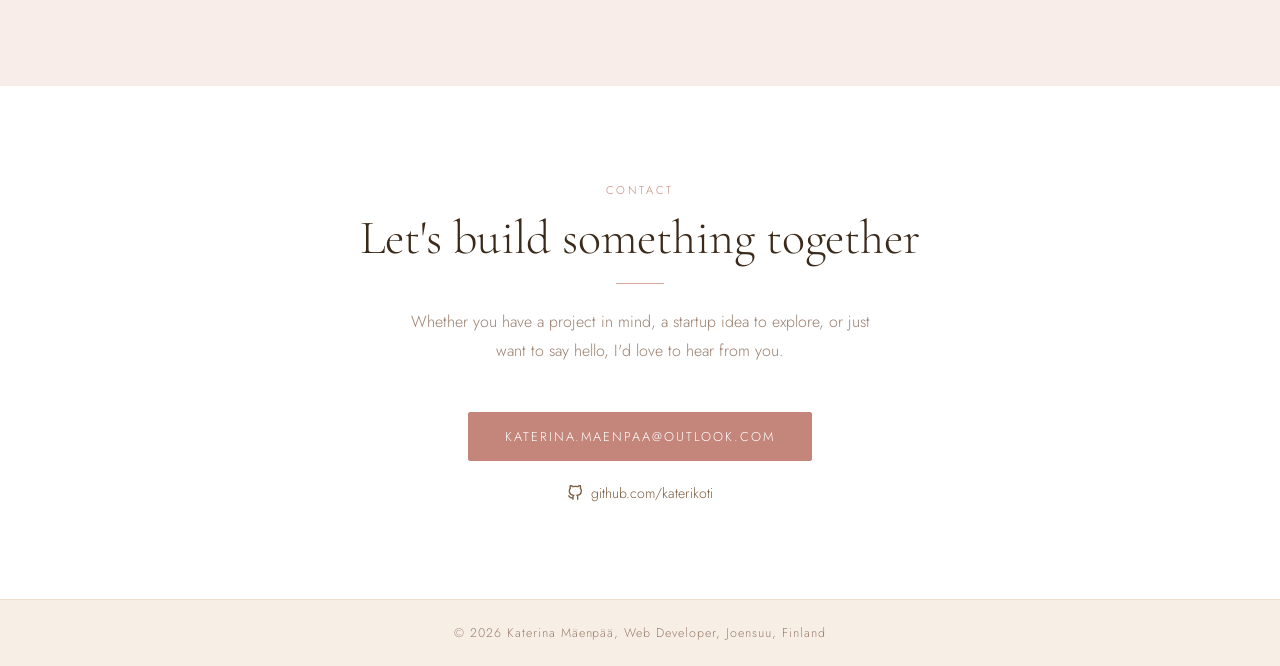
==== commit 5b3c2dff: "style changes" ====
--- a/index.html
+++ b/index.html
@@ -224,7 +224,7 @@
     <div class="skills-grid">
       <div><div class="skill-cat-label" data-en="Languages" data-fi="Ohjelmointikielet">Languages</div><div class="tags"><span class="tag">HTML</span><span class="tag">CSS</span><span class="tag">JavaScript</span></div></div>
       <div><div class="skill-cat-label" data-en="Frameworks" data-fi="Sovelluskehykset">Frameworks</div><div class="tags"><span class="tag">React</span><span class="tag">Next.js</span><span class="tag">React Native</span></div></div>
-      <div><div class="skill-cat-label" data-en="Tools" data-fi="Työkalut">Tools</div><div class="tags"><span class="tag">VS Code</span><span class="tag">GitHub</span><span class="tag">Cursor</span><span class="tag">Emergent</span><span class="tag">Expo Go</span><span class="tag">Supabase</span><span class="tag">Vercel</span></div></div>
+      <div><div class="skill-cat-label" data-en="Tools" data-fi="Työkalut">Tools</div><div class="tags"><span class="tag">VS Code</span><span class="tag">GitHub</span><span class="tag">Cursor</span><span class="tag">Emergent</span><span class="tag">Expo Go</span><span class="tag">Supabase</span><span class="tag">Vercel</span><span class="tag">Vite</span></div></div>
       <div><div class="skill-cat-label" data-en="Design" data-fi="Suunnittelu">Design</div><div class="tags"><span class="tag">Canva</span><span class="tag">GIMP</span><span class="tag">PhotoFiltre</span><span class="tag">Image editing</span></div></div>
       <div><div class="skill-cat-label" data-en="Marketing" data-fi="Markkinointi">Marketing</div><div class="tags"><span class="tag">Social media</span><span class="tag">Digital marketing</span></div></div>
       <div><div class="skill-cat-label" data-en="Approach" data-fi="Lähestymistapa">Approach</div><div class="tags"><span class="tag">AI-assisted</span><span class="tag">Self-taught</span><span class="tag">Resourceful</span></div></div>
--- a/style.css
+++ b/style.css
@@ -56,16 +56,16 @@
 .about-text p:last-child{margin-bottom:0;}
 .about-text em{font-family:'Cormorant Garamond',serif;font-style:italic;font-size:1.15rem;color:var(--rose);}
 .about-facts{display:flex;flex-direction:column;gap:14px;}
-.fact{padding:16px 20px;background:var(--beige);border-left:2px solid var(--rose-light);}
+.fact{padding:16px 20px;background:linear-gradient(180deg,var(--rose-pale),#f1d9d4);border-left:2px solid var(--rose);} 
 .fact-label{font-size:.68rem;letter-spacing:.18em;text-transform:uppercase;color:var(--brown-mid);margin-bottom:5px;}
 .fact-value{font-size:.9rem;color:var(--brown);line-height:1.6;}
 
 /* PROJECTS */
-#projects{background:var(--beige);}
+#projects{background:var(--beige);} 
 .projects-grid{display:grid;grid-template-columns:repeat(auto-fill,minmax(280px,1fr));gap:24px;}
 .card{background:#fff;border-radius:4px;overflow:hidden;transition:transform .3s,box-shadow .3s;border:1px solid var(--beige-dark);}
 .card:hover{transform:translateY(-4px);box-shadow:0 12px 40px rgba(59,42,26,.1);}
-.card-img{height:160px;display:flex;align-items:center;justify-content:center;background:linear-gradient(135deg,#3b2a1a,#c4857a);}
+.card-img{height:160px;display:flex;align-items:center;justify-content:center;background:linear-gradient(135deg,var(--brown-mid),var(--rose-light));} 
 .card-img-name{font-family:'Cormorant Garamond',serif;font-size:1.55rem;font-weight:400;font-style:italic;color:#f7f0e6;letter-spacing:.04em;text-align:center;padding:0 20px;text-shadow:0 1px 6px rgba(0,0,0,.2);}
 .card-body{padding:24px;}
 .card-title{font-family:'Cormorant Garamond',serif;font-size:1.3rem;color:var(--brown);margin-bottom:8px;}
@@ -88,29 +88,27 @@
 .service-desc{font-size:.87rem;color:#c9a99f;line-height:1.7;}
 
 /* SKILLS */
-#skills{background:#fff;}
+#skills{background:#fff;} 
 .skills-grid{display:grid;grid-template-columns:repeat(auto-fill,minmax(180px,1fr));gap:20px;}
 .skill-cat-label{font-size:.7rem;letter-spacing:.18em;text-transform:uppercase;color:var(--rose);margin-bottom:10px;}
 .tags{display:flex;flex-wrap:wrap;gap:8px;}
 .tag{padding:6px 14px;background:var(--beige);border:1px solid var(--beige-dark);border-radius:2px;font-size:.78rem;color:var(--brown-mid);}
 
-/* EDUCATION */
-#education{background:var(--beige);}
+#education{background:var(--rose-pale);} 
 .edu-list{display:flex;flex-direction:column;gap:14px;}
 .edu-item{padding:20px 26px;background:#fff;border-radius:4px;border-left:2px solid var(--rose-light);display:flex;justify-content:space-between;align-items:start;gap:16px;}
 .edu-title{font-family:'Cormorant Garamond',serif;font-size:1.1rem;color:var(--brown);margin-bottom:4px;}
 .edu-org{font-size:.82rem;color:var(--muted);}
 .edu-year{font-size:.78rem;letter-spacing:.1em;color:var(--rose);white-space:nowrap;}
 
-/* CONTACT */
-#contact{background:linear-gradient(160deg,var(--rose-pale) 0%,var(--beige) 100%);text-align:center;}
+#contact{background:#fff;text-align:center;}
 #contact h2{margin-bottom:16px;}
 .contact-sub{font-size:1rem;color:var(--muted);line-height:1.8;max-width:480px;margin:0 auto 40px;}
 .contact-links{display:flex;justify-content:center;gap:24px;flex-wrap:wrap;margin-top:16px;}
 .contact-link{display:flex;align-items:center;gap:8px;text-decoration:none;color:var(--brown-mid);font-size:.88rem;transition:color .3s;}
 .contact-link:hover{color:var(--rose);}
 
-footer{background:var(--brown);color:var(--muted);text-align:center;padding:24px;font-size:.78rem;letter-spacing:.08em;}
+footer{background:rgba(247,240,230,0.95);border-top:1px solid var(--beige-dark);color:var(--muted);text-align:center;padding:24px;font-size:.78rem;letter-spacing:.08em;}
 
 /* MOBILE */
 @media(max-width:768px){
@@ -125,6 +123,8 @@
   .skills-grid{grid-template-columns:repeat(2,1fr);}
   .edu-item{flex-direction:column;gap:6px;}
   .projects-grid{grid-template-columns:1fr;}
+  /* center contact email button on mobile */
+  #contact .btn{display:block;margin:0 auto 12px;max-width:fit-content;padding-left:24px;padding-right:24px;}
 }
 @media(max-width:480px){
   .skills-grid{grid-template-columns:1fr;}
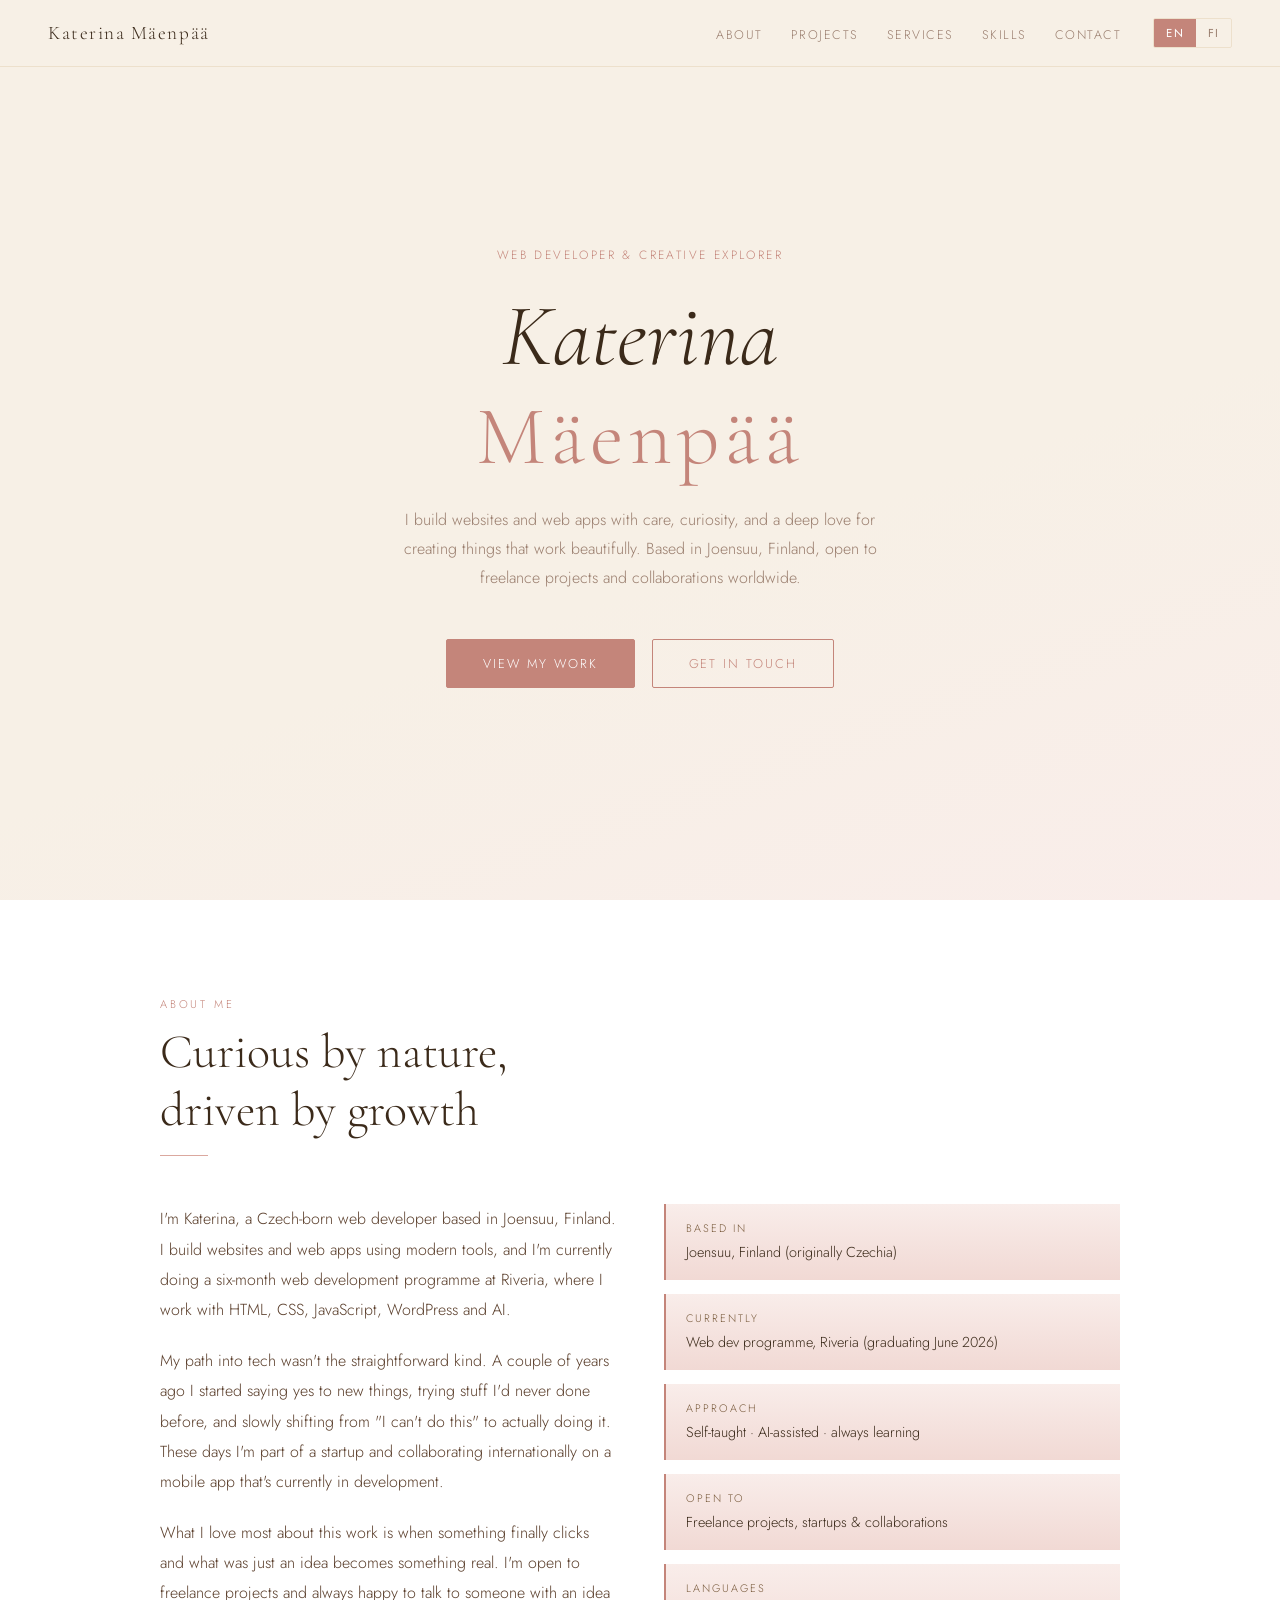
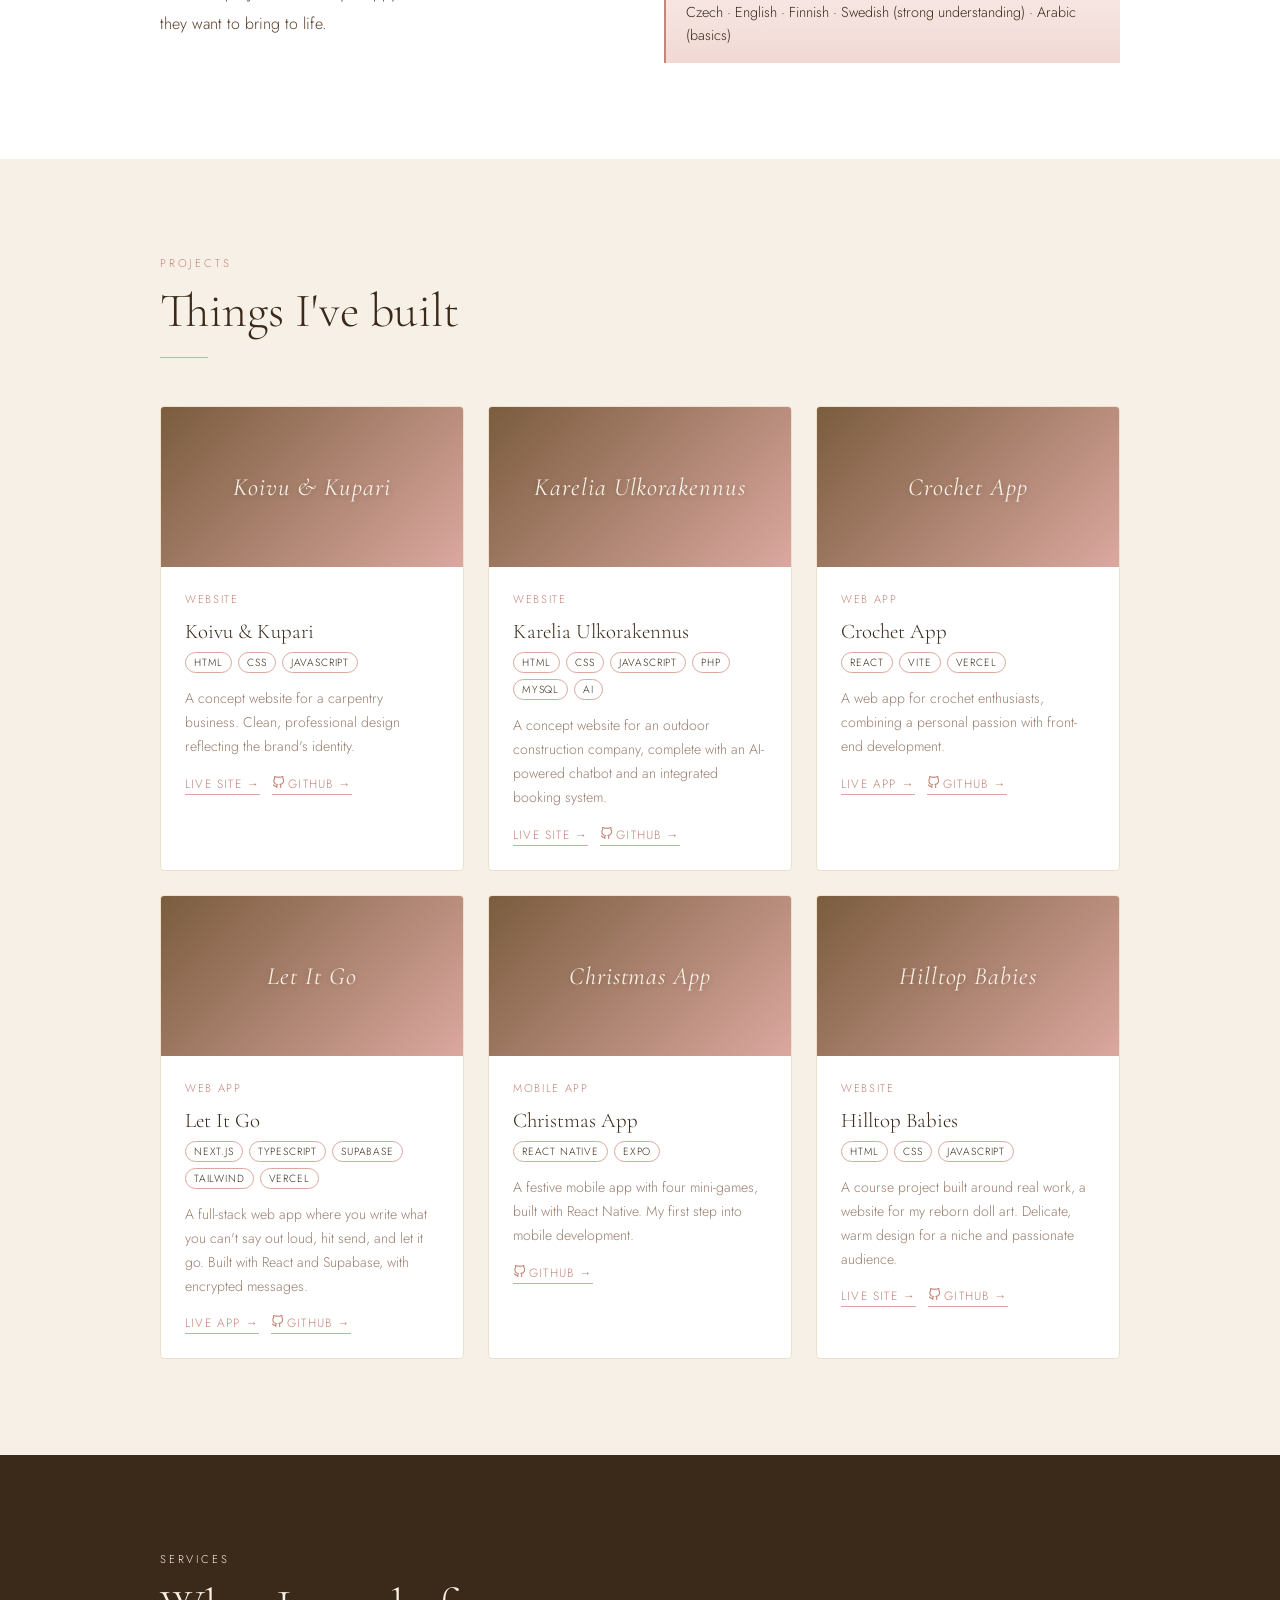
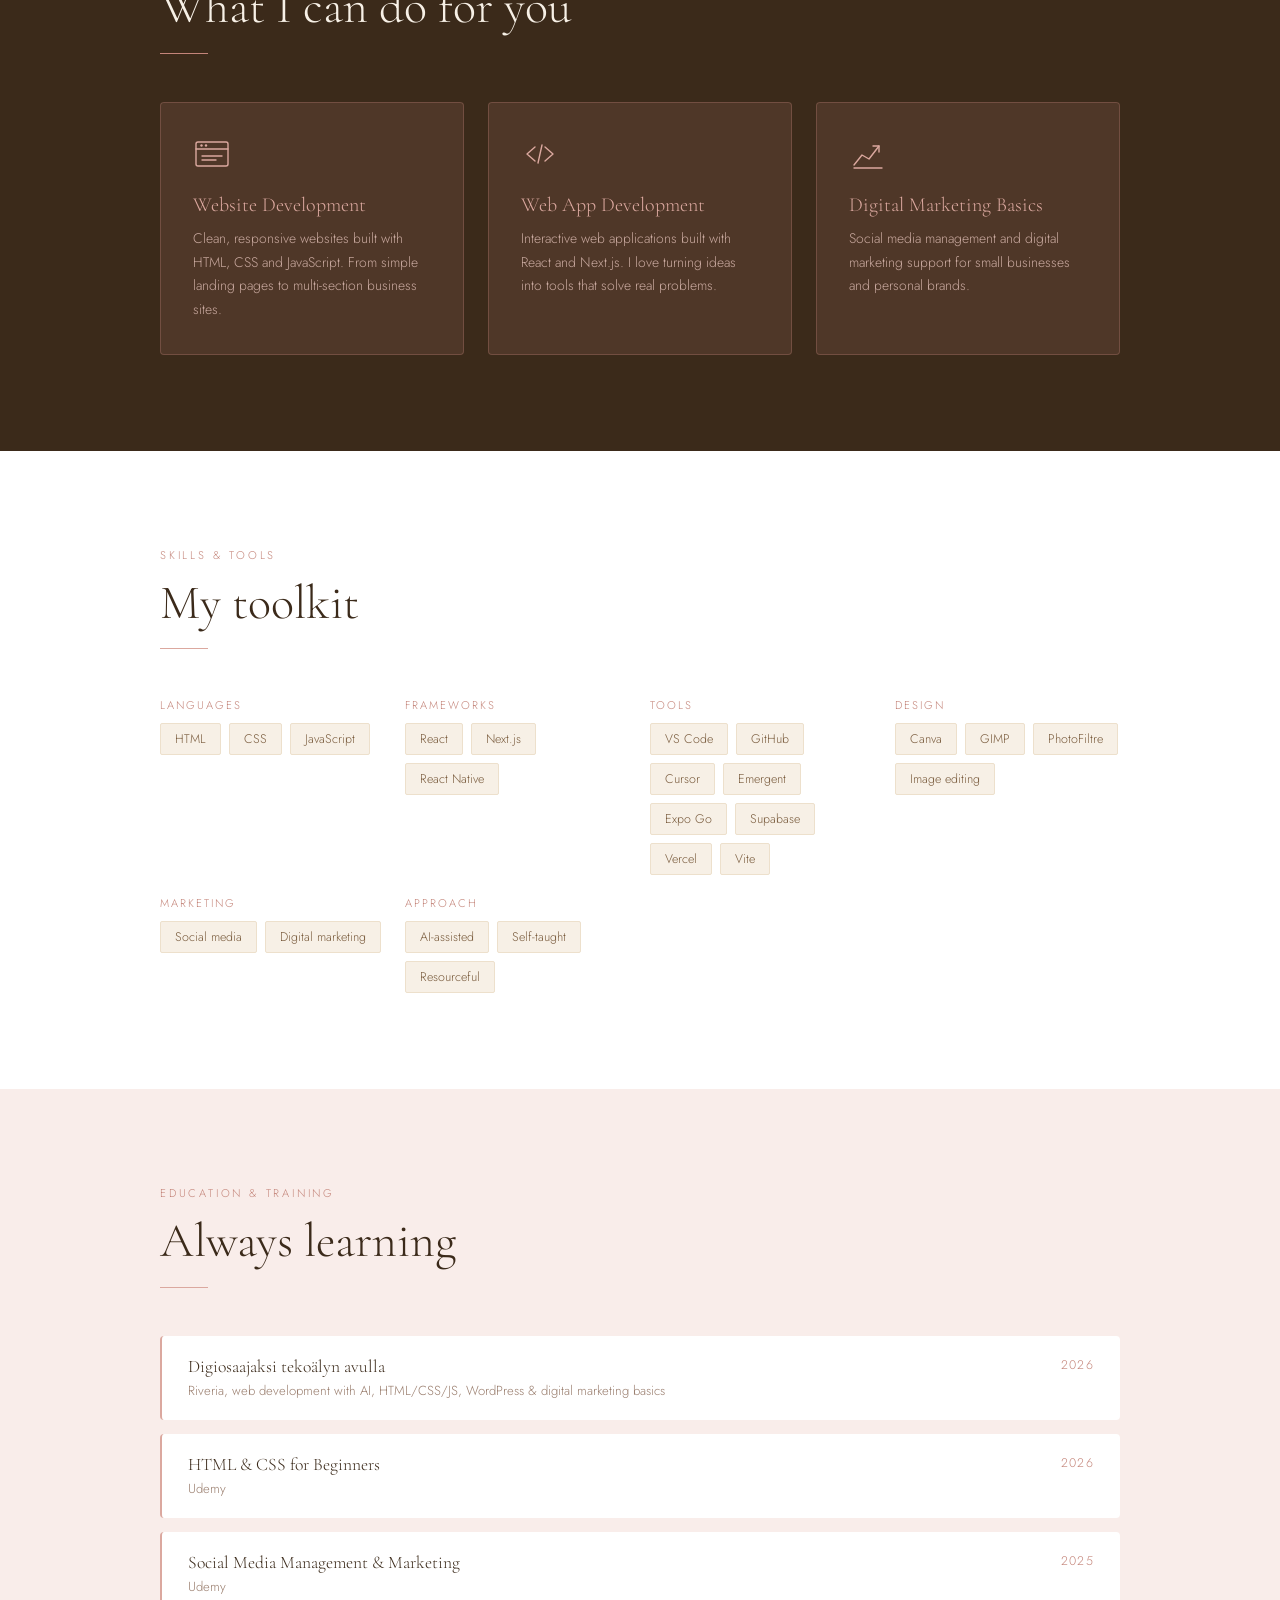
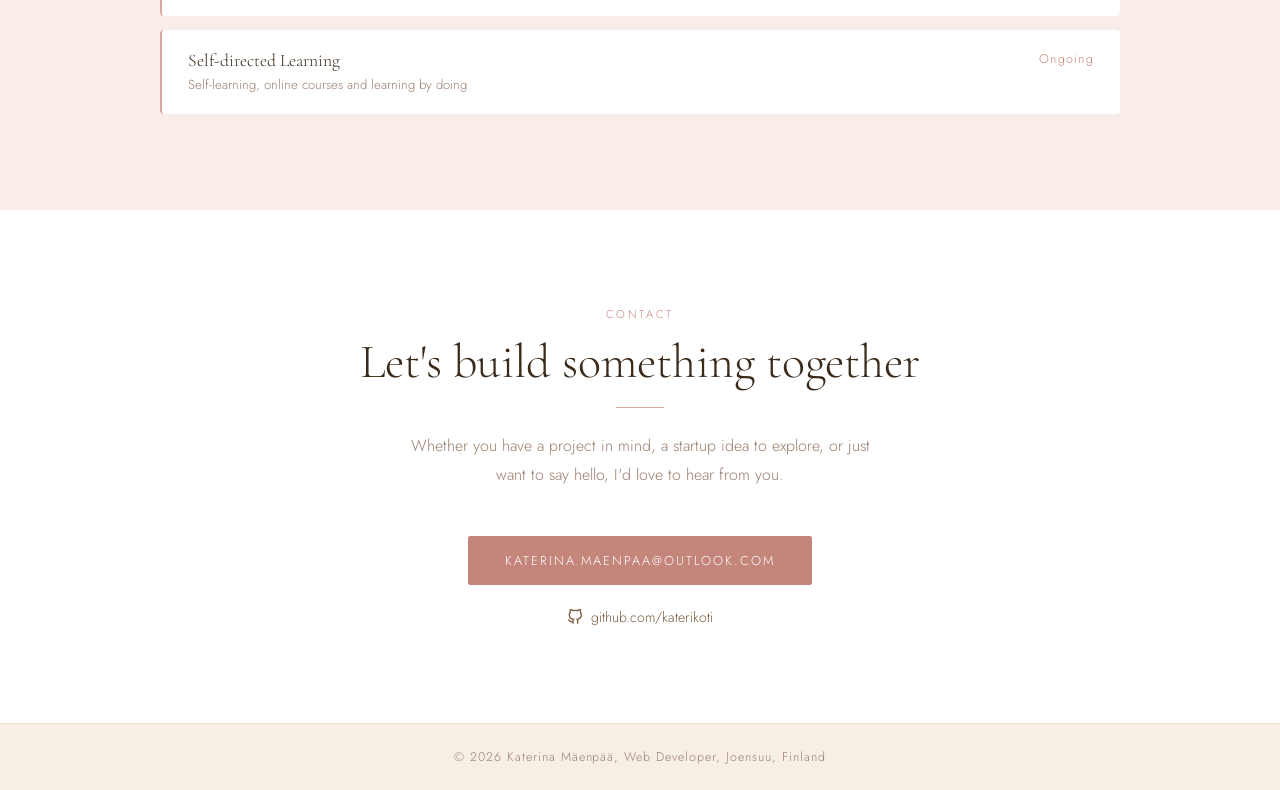
==== commit fc2bd28d: "small changes" ====
--- a/index.html
+++ b/index.html
@@ -117,8 +117,9 @@
         <div class="card-body">
           <div class="card-type" data-en="Website" data-fi="Verkkosivusto">Website</div>
           <div class="card-title">Koivu &amp; Kupari</div>
+          <div class="card-stack"><span class="stack-tag">HTML</span><span class="stack-tag">CSS</span><span class="stack-tag">JavaScript</span></div>
           <div class="card-desc" data-en="A concept website for a carpentry business. Clean, professional design reflecting the brand's identity." data-fi="Verkkosivusto kuvitteelliselle puuseppäyritykselle. Selkeä, ammattimainen ulkoasu brändin identiteettiä heijastamassa.">A concept website for a carpentry business. Clean, professional design reflecting the brand's identity.</div>
-          <div class="card-links"><a href="https://te26mk.okuserveri.com/koivukupari/" target="_blank" class="card-link" data-en="Live Site →" data-fi="Avaa sivusto →">Live Site →</a></div>
+          <div class="card-links"><a href="https://te26mk.okuserveri.com/koivukupari/" target="_blank" class="card-link" data-en="Live Site →" data-fi="Avaa sivusto →">Live Site →</a><a href="https://github.com/katerikoti/koivukupari" target="_blank" class="card-link"><svg width="13" height="13" viewBox="0 0 24 24" fill="none" stroke="currentColor" stroke-width="2" style="vertical-align:-1px;margin-right:3px;"><path d="M9 19c-5 1.5-5-2.5-7-3m14 6v-3.87a3.37 3.37 0 0 0-.94-2.61c3.14-.35 6.44-1.54 6.44-7A5.44 5.44 0 0 0 20 4.77 5.07 5.07 0 0 0 19.91 1S18.73.65 16 2.48a13.38 13.38 0 0 0-7 0C6.27.65 5.09 1 5.09 1A5.07 5.07 0 0 0 5 4.77a5.44 5.44 0 0 0-1.5 3.78c0 5.42 3.3 6.61 6.44 7A3.37 3.37 0 0 0 9 18.13V22"/></svg>GitHub →</a></div>
         </div>
       </div>
       <div class="card">
@@ -126,8 +127,9 @@
         <div class="card-body">
           <div class="card-type" data-en="Website" data-fi="Verkkosivusto">Website</div>
           <div class="card-title">Karelia Ulkorakennus</div>
+          <div class="card-stack"><span class="stack-tag">HTML</span><span class="stack-tag">CSS</span><span class="stack-tag">JavaScript</span><span class="stack-tag">PHP</span><span class="stack-tag">MySQL</span><span class="stack-tag">AI</span></div>
           <div class="card-desc" data-en="A concept website for an outdoor construction company, complete with an AI-powered chatbot and an integrated booking system." data-fi="Verkkosivusto kuvitteelliselle ulkorakennusyritykselle, tekoälychatbotilla ja varausjärjestelmällä varustettuna.">A concept website for an outdoor construction company, complete with an AI-powered chatbot and an integrated booking system.</div>
-          <div class="card-links"><a href="https://te26mk.okuserveri.com/karelia-ulkorakennus/" target="_blank" class="card-link" data-en="Live Site →" data-fi="Avaa sivusto →">Live Site →</a></div>
+          <div class="card-links"><a href="https://te26mk.okuserveri.com/karelia-ulkorakennus/" target="_blank" class="card-link" data-en="Live Site →" data-fi="Avaa sivusto →">Live Site →</a><a href="https://github.com/katerikoti/karelia-ulkorakennus" target="_blank" class="card-link"><svg width="13" height="13" viewBox="0 0 24 24" fill="none" stroke="currentColor" stroke-width="2" style="vertical-align:-1px;margin-right:3px;"><path d="M9 19c-5 1.5-5-2.5-7-3m14 6v-3.87a3.37 3.37 0 0 0-.94-2.61c3.14-.35 6.44-1.54 6.44-7A5.44 5.44 0 0 0 20 4.77 5.07 5.07 0 0 0 19.91 1S18.73.65 16 2.48a13.38 13.38 0 0 0-7 0C6.27.65 5.09 1 5.09 1A5.07 5.07 0 0 0 5 4.77a5.44 5.44 0 0 0-1.5 3.78c0 5.42 3.3 6.61 6.44 7A3.37 3.37 0 0 0 9 18.13V22"/></svg>GitHub →</a></div>
         </div>
       </div>
       <div class="card">
@@ -135,8 +137,9 @@
         <div class="card-body">
           <div class="card-type" data-en="Web App" data-fi="Verkkosovellus">Web App</div>
           <div class="card-title">Crochet App</div>
+          <div class="card-stack"><span class="stack-tag">React</span><span class="stack-tag">Vite</span><span class="stack-tag">Vercel</span></div>
           <div class="card-desc" data-en="A web app for crochet enthusiasts, combining a personal passion with front-end development." data-fi="Verkkosovellus virkkausharrastajille, joka yhdistää henkilökohtaisen intohimon ja front-end-kehityksen.">A web app for crochet enthusiasts, combining a personal passion with front-end development.</div>
-          <div class="card-links"><a href="https://crochet-app-swart.vercel.app" target="_blank" class="card-link" data-en="Live App →" data-fi="Avaa sovellus →">Live App →</a></div>
+          <div class="card-links"><a href="https://crochet-app-swart.vercel.app" target="_blank" class="card-link" data-en="Live App →" data-fi="Avaa sovellus →">Live App →</a><a href="https://github.com/katerikoti/crochet-app" target="_blank" class="card-link"><svg width="13" height="13" viewBox="0 0 24 24" fill="none" stroke="currentColor" stroke-width="2" style="vertical-align:-1px;margin-right:3px;"><path d="M9 19c-5 1.5-5-2.5-7-3m14 6v-3.87a3.37 3.37 0 0 0-.94-2.61c3.14-.35 6.44-1.54 6.44-7A5.44 5.44 0 0 0 20 4.77 5.07 5.07 0 0 0 19.91 1S18.73.65 16 2.48a13.38 13.38 0 0 0-7 0C6.27.65 5.09 1 5.09 1A5.07 5.07 0 0 0 5 4.77a5.44 5.44 0 0 0-1.5 3.78c0 5.42 3.3 6.61 6.44 7A3.37 3.37 0 0 0 9 18.13V22"/></svg>GitHub →</a></div>
         </div>
       </div>
       <div class="card">
@@ -144,8 +147,9 @@
         <div class="card-body">
           <div class="card-type" data-en="Web App" data-fi="Verkkosovellus">Web App</div>
           <div class="card-title">Let It Go</div>
+          <div class="card-stack"><span class="stack-tag">Next.js</span><span class="stack-tag">TypeScript</span><span class="stack-tag">Supabase</span><span class="stack-tag">Tailwind</span><span class="stack-tag">Vercel</span></div>
           <div class="card-desc" data-en="A full-stack web app where you write what you can't say out loud, hit send, and let it go. Built with React and Supabase, with encrypted messages." data-fi="Full-stack-verkkosovellus, jossa kirjoitat sen mitä et voi sanoa ääneen, painat lähetä ja päästät irti. Rakennettu Reactilla ja Supabasella, salatuin viestein.">A full-stack web app where you write what you can't say out loud, hit send, and let it go. Built with React and Supabase, with encrypted messages.</div>
-          <div class="card-links"><a href="https://let-it-go-chi.vercel.app" target="_blank" class="card-link" data-en="Live App →" data-fi="Avaa sovellus →">Live App →</a></div>
+          <div class="card-links"><a href="https://let-it-go-chi.vercel.app" target="_blank" class="card-link" data-en="Live App →" data-fi="Avaa sovellus →">Live App →</a><a href="https://github.com/katerikoti/let-it-go" target="_blank" class="card-link"><svg width="13" height="13" viewBox="0 0 24 24" fill="none" stroke="currentColor" stroke-width="2" style="vertical-align:-1px;margin-right:3px;"><path d="M9 19c-5 1.5-5-2.5-7-3m14 6v-3.87a3.37 3.37 0 0 0-.94-2.61c3.14-.35 6.44-1.54 6.44-7A5.44 5.44 0 0 0 20 4.77 5.07 5.07 0 0 0 19.91 1S18.73.65 16 2.48a13.38 13.38 0 0 0-7 0C6.27.65 5.09 1 5.09 1A5.07 5.07 0 0 0 5 4.77a5.44 5.44 0 0 0-1.5 3.78c0 5.42 3.3 6.61 6.44 7A3.37 3.37 0 0 0 9 18.13V22"/></svg>GitHub →</a></div>
         </div>
       </div>
       <div class="card">
@@ -153,8 +157,9 @@
         <div class="card-body">
           <div class="card-type" data-en="Mobile App" data-fi="Mobiilisovellus">Mobile App</div>
           <div class="card-title">Christmas App</div>
+          <div class="card-stack"><span class="stack-tag">React Native</span><span class="stack-tag">Expo</span></div>
           <div class="card-desc" data-en="A festive mobile app with four mini-games, built with React Native. My first step into mobile development." data-fi="Jouluinen mobiilisovellus neljällä minipelillä, rakennettu React Nativella. Ensimmäinen askeleeni mobiilinkehitykseen.">A festive mobile app with four mini-games, built with React Native. My first step into mobile development.</div>
-          <div class="card-links"><a href="https://github.com/katerikoti/christmas-app" target="_blank" class="card-link">GitHub →</a></div>
+          <div class="card-links"><a href="https://github.com/katerikoti/christmas-app" target="_blank" class="card-link"><svg width="13" height="13" viewBox="0 0 24 24" fill="none" stroke="currentColor" stroke-width="2" style="vertical-align:-1px;margin-right:3px;"><path d="M9 19c-5 1.5-5-2.5-7-3m14 6v-3.87a3.37 3.37 0 0 0-.94-2.61c3.14-.35 6.44-1.54 6.44-7A5.44 5.44 0 0 0 20 4.77 5.07 5.07 0 0 0 19.91 1S18.73.65 16 2.48a13.38 13.38 0 0 0-7 0C6.27.65 5.09 1 5.09 1A5.07 5.07 0 0 0 5 4.77a5.44 5.44 0 0 0-1.5 3.78c0 5.42 3.3 6.61 6.44 7A3.37 3.37 0 0 0 9 18.13V22"/></svg>GitHub →</a></div>
         </div>
       </div>
       <div class="card">
@@ -162,8 +167,9 @@
         <div class="card-body">
           <div class="card-type" data-en="Website" data-fi="Verkkosivusto">Website</div>
           <div class="card-title">Hilltop Babies</div>
-          <div class="card-desc" data-en="A course project built around real work, a website for my own reborn doll collection. Delicate, warm design for a niche and passionate audience." data-fi="Kurssiprojekti oikean työn pohjalta, verkkosivusto omalle reborn-nukkekokoelmalleni. Herkkä, lämmin ulkoasu intohimoiselle niche-yleisölle.">A course project built around real work, a website for my own reborn doll collection. Delicate, warm design for a niche and passionate audience.</div>
-          <div class="card-links"><a href="https://katerikoti.github.io/hilltop-babies/" target="_blank" class="card-link" data-en="Live Site →" data-fi="Avaa sivusto →">Live Site →</a></div>
+          <div class="card-stack"><span class="stack-tag">HTML</span><span class="stack-tag">CSS</span><span class="stack-tag">JavaScript</span></div>
+          <div class="card-desc" data-en="A course project built around real work, a website for my reborn doll art. Delicate, warm design for a niche and passionate audience." data-fi="Kurssiprojekti oikean työn pohjalta, verkkosivusto reborn-nukketaiteelleni. Herkkä, lämmin ulkoasu intohimoiselle niche-yleisölle.">A course project built around real work, a website for my reborn doll art. Delicate, warm design for a niche and passionate audience.</div>
+          <div class="card-links"><a href="https://katerikoti.github.io/hilltop-babies/" target="_blank" class="card-link" data-en="Live Site →" data-fi="Avaa sivusto →">Live Site →</a><a href="https://github.com/katerikoti/hilltop-babies" target="_blank" class="card-link"><svg width="13" height="13" viewBox="0 0 24 24" fill="none" stroke="currentColor" stroke-width="2" style="vertical-align:-1px;margin-right:3px;"><path d="M9 19c-5 1.5-5-2.5-7-3m14 6v-3.87a3.37 3.37 0 0 0-.94-2.61c3.14-.35 6.44-1.54 6.44-7A5.44 5.44 0 0 0 20 4.77 5.07 5.07 0 0 0 19.91 1S18.73.65 16 2.48a13.38 13.38 0 0 0-7 0C6.27.65 5.09 1 5.09 1A5.07 5.07 0 0 0 5 4.77a5.44 5.44 0 0 0-1.5 3.78c0 5.42 3.3 6.61 6.44 7A3.37 3.37 0 0 0 9 18.13V22"/></svg>GitHub →</a></div>
         </div>
       </div>
     </div>
@@ -225,9 +231,9 @@
       <div><div class="skill-cat-label" data-en="Languages" data-fi="Ohjelmointikielet">Languages</div><div class="tags"><span class="tag">HTML</span><span class="tag">CSS</span><span class="tag">JavaScript</span></div></div>
       <div><div class="skill-cat-label" data-en="Frameworks" data-fi="Sovelluskehykset">Frameworks</div><div class="tags"><span class="tag">React</span><span class="tag">Next.js</span><span class="tag">React Native</span></div></div>
       <div><div class="skill-cat-label" data-en="Tools" data-fi="Työkalut">Tools</div><div class="tags"><span class="tag">VS Code</span><span class="tag">GitHub</span><span class="tag">Cursor</span><span class="tag">Emergent</span><span class="tag">Expo Go</span><span class="tag">Supabase</span><span class="tag">Vercel</span><span class="tag">Vite</span></div></div>
-      <div><div class="skill-cat-label" data-en="Design" data-fi="Suunnittelu">Design</div><div class="tags"><span class="tag">Canva</span><span class="tag">GIMP</span><span class="tag">PhotoFiltre</span><span class="tag">Image editing</span></div></div>
-      <div><div class="skill-cat-label" data-en="Marketing" data-fi="Markkinointi">Marketing</div><div class="tags"><span class="tag">Social media</span><span class="tag">Digital marketing</span></div></div>
-      <div><div class="skill-cat-label" data-en="Approach" data-fi="Lähestymistapa">Approach</div><div class="tags"><span class="tag">AI-assisted</span><span class="tag">Self-taught</span><span class="tag">Resourceful</span></div></div>
+      <div><div class="skill-cat-label" data-en="Design" data-fi="Suunnittelu">Design</div><div class="tags"><span class="tag">Canva</span><span class="tag">GIMP</span><span class="tag">PhotoFiltre</span><span class="tag" data-en="Image editing" data-fi="Kuvankäsittely">Image editing</span></div></div>
+      <div><div class="skill-cat-label" data-en="Marketing" data-fi="Markkinointi">Marketing</div><div class="tags"><span class="tag" data-en="Social media" data-fi="Sosiaalinen media">Social media</span><span class="tag" data-en="Digital marketing" data-fi="Digitaalinen markkinointi">Digital marketing</span></div></div>
+      <div><div class="skill-cat-label" data-en="Approach" data-fi="Lähestymistapa">Approach</div><div class="tags"><span class="tag" data-en="AI-assisted" data-fi="Tekoälyavusteinen">AI-assisted</span><span class="tag" data-en="Self-taught" data-fi="Itseoppinut">Self-taught</span><span class="tag" data-en="Resourceful" data-fi="Luova ongelmanratkaisija">Resourceful</span></div></div>
     </div>
   </div>
 </section>
--- a/style.css
+++ b/style.css
@@ -71,6 +71,8 @@
 .card-title{font-family:'Cormorant Garamond',serif;font-size:1.3rem;color:var(--brown);margin-bottom:8px;}
 .card-type{font-size:.7rem;letter-spacing:.15em;text-transform:uppercase;color:var(--rose);margin-bottom:12px;}
 .card-desc{font-size:.88rem;color:var(--muted);line-height:1.7;margin-bottom:16px;}
+.card-stack{display:flex;gap:6px;flex-wrap:wrap;margin-bottom:14px;}
+.stack-tag{font-size:.65rem;letter-spacing:.08em;text-transform:uppercase;padding:2px 8px;border:1px solid var(--rose-light);color:var(--brown);border-radius:20px;}
 .card-links{display:flex;gap:12px;flex-wrap:wrap;}
 .card-link{font-size:.75rem;letter-spacing:.1em;text-transform:uppercase;color:var(--rose);text-decoration:none;border-bottom:1px solid var(--rose-light);padding-bottom:1px;transition:color .3s;}
 .card-link:hover{color:var(--brown);}
@@ -124,7 +126,7 @@
   .edu-item{flex-direction:column;gap:6px;}
   .projects-grid{grid-template-columns:1fr;}
   /* center contact email button on mobile */
-  #contact .btn{display:block;margin:0 auto 12px;max-width:fit-content;padding-left:24px;padding-right:24px;}
+  #contact .btn{display:block;margin:0 auto 12px;max-width:fit-content;padding-left:24px;padding-right:24px;text-align:center;}
 }
 @media(max-width:480px){
   .skills-grid{grid-template-columns:1fr;}
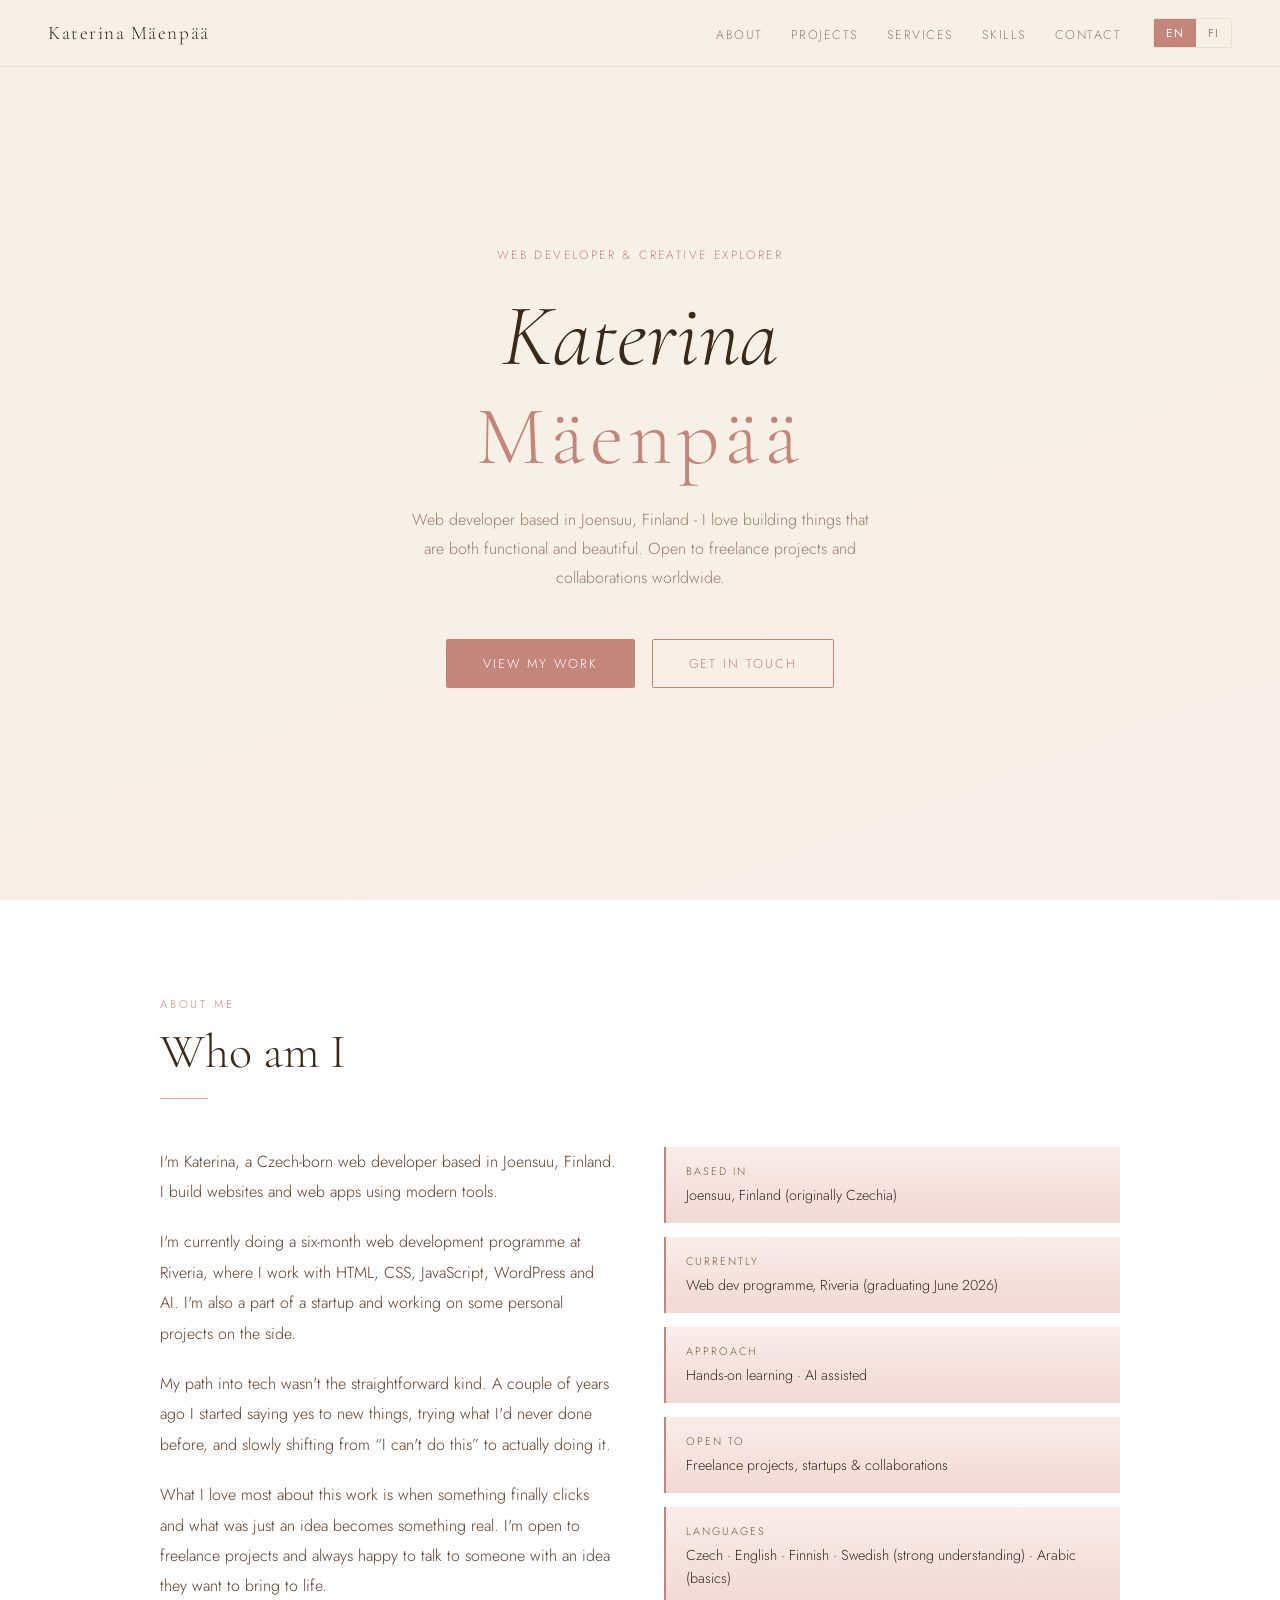
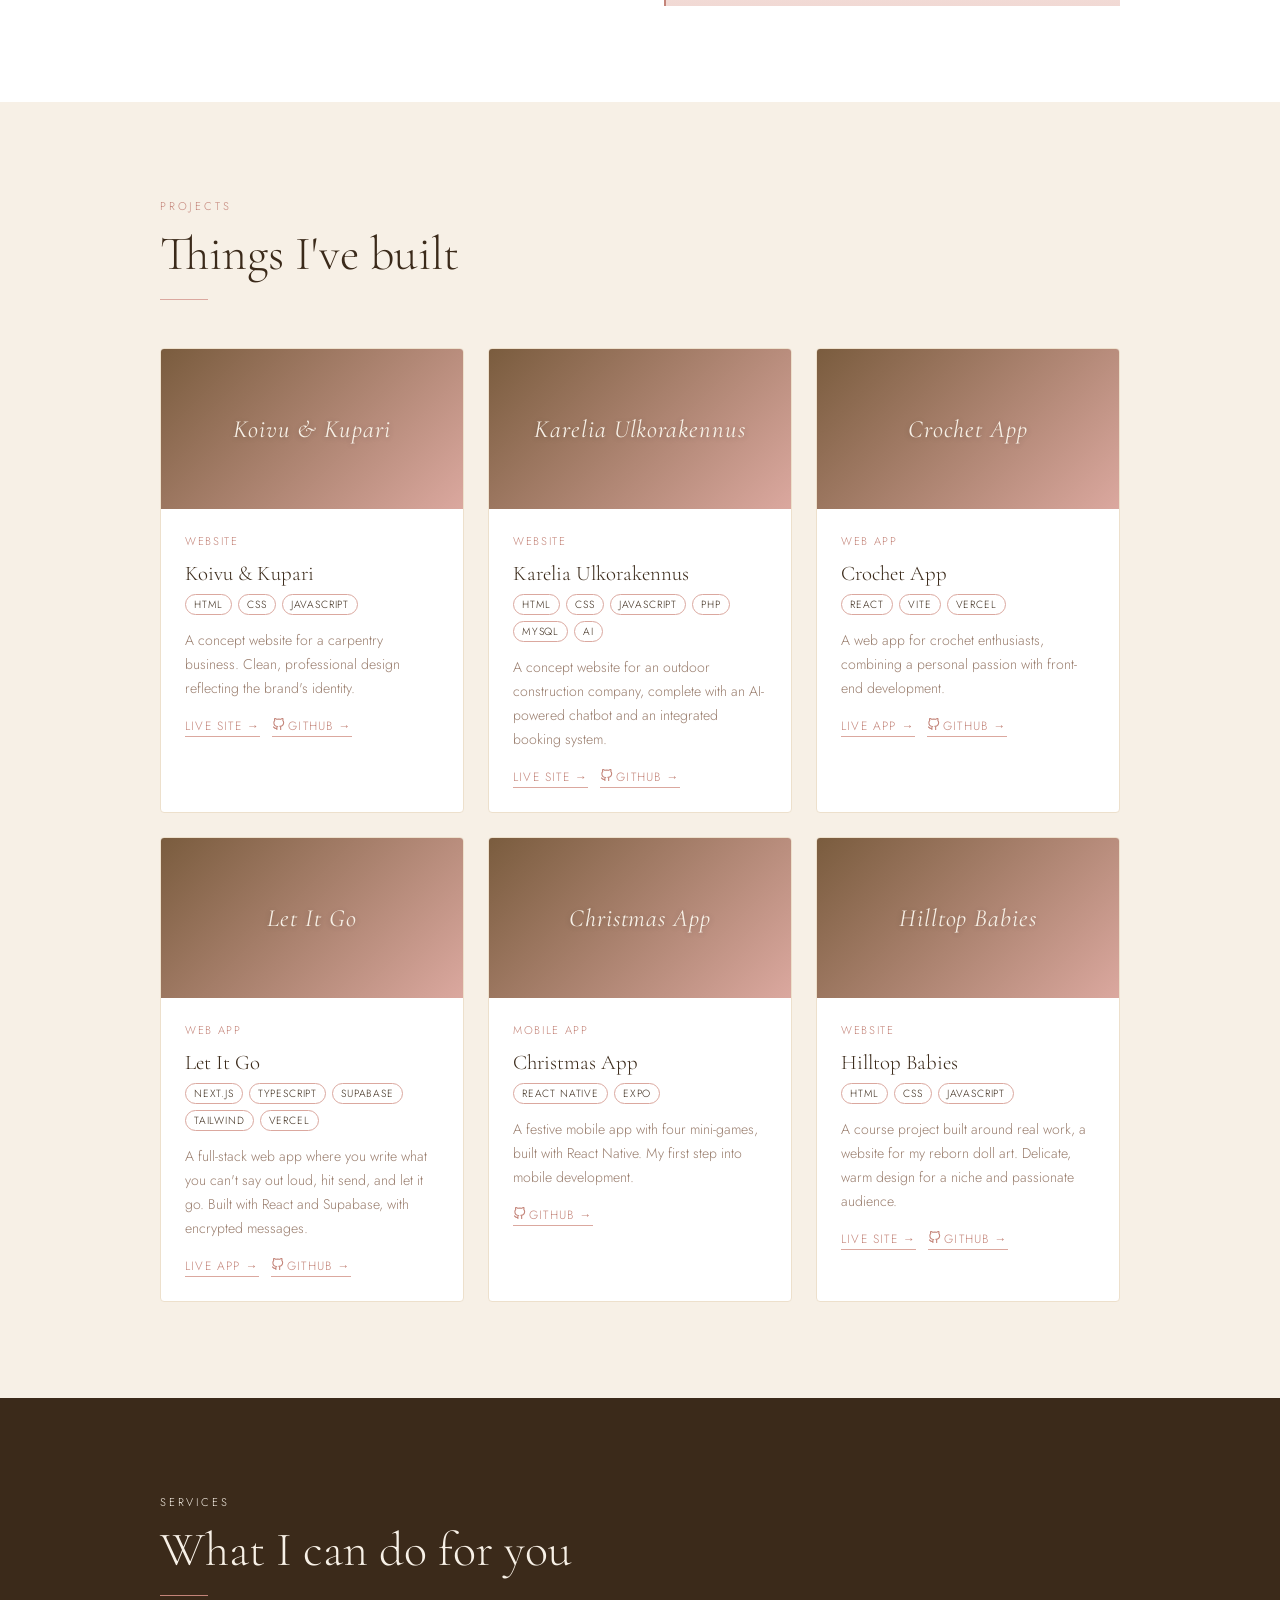
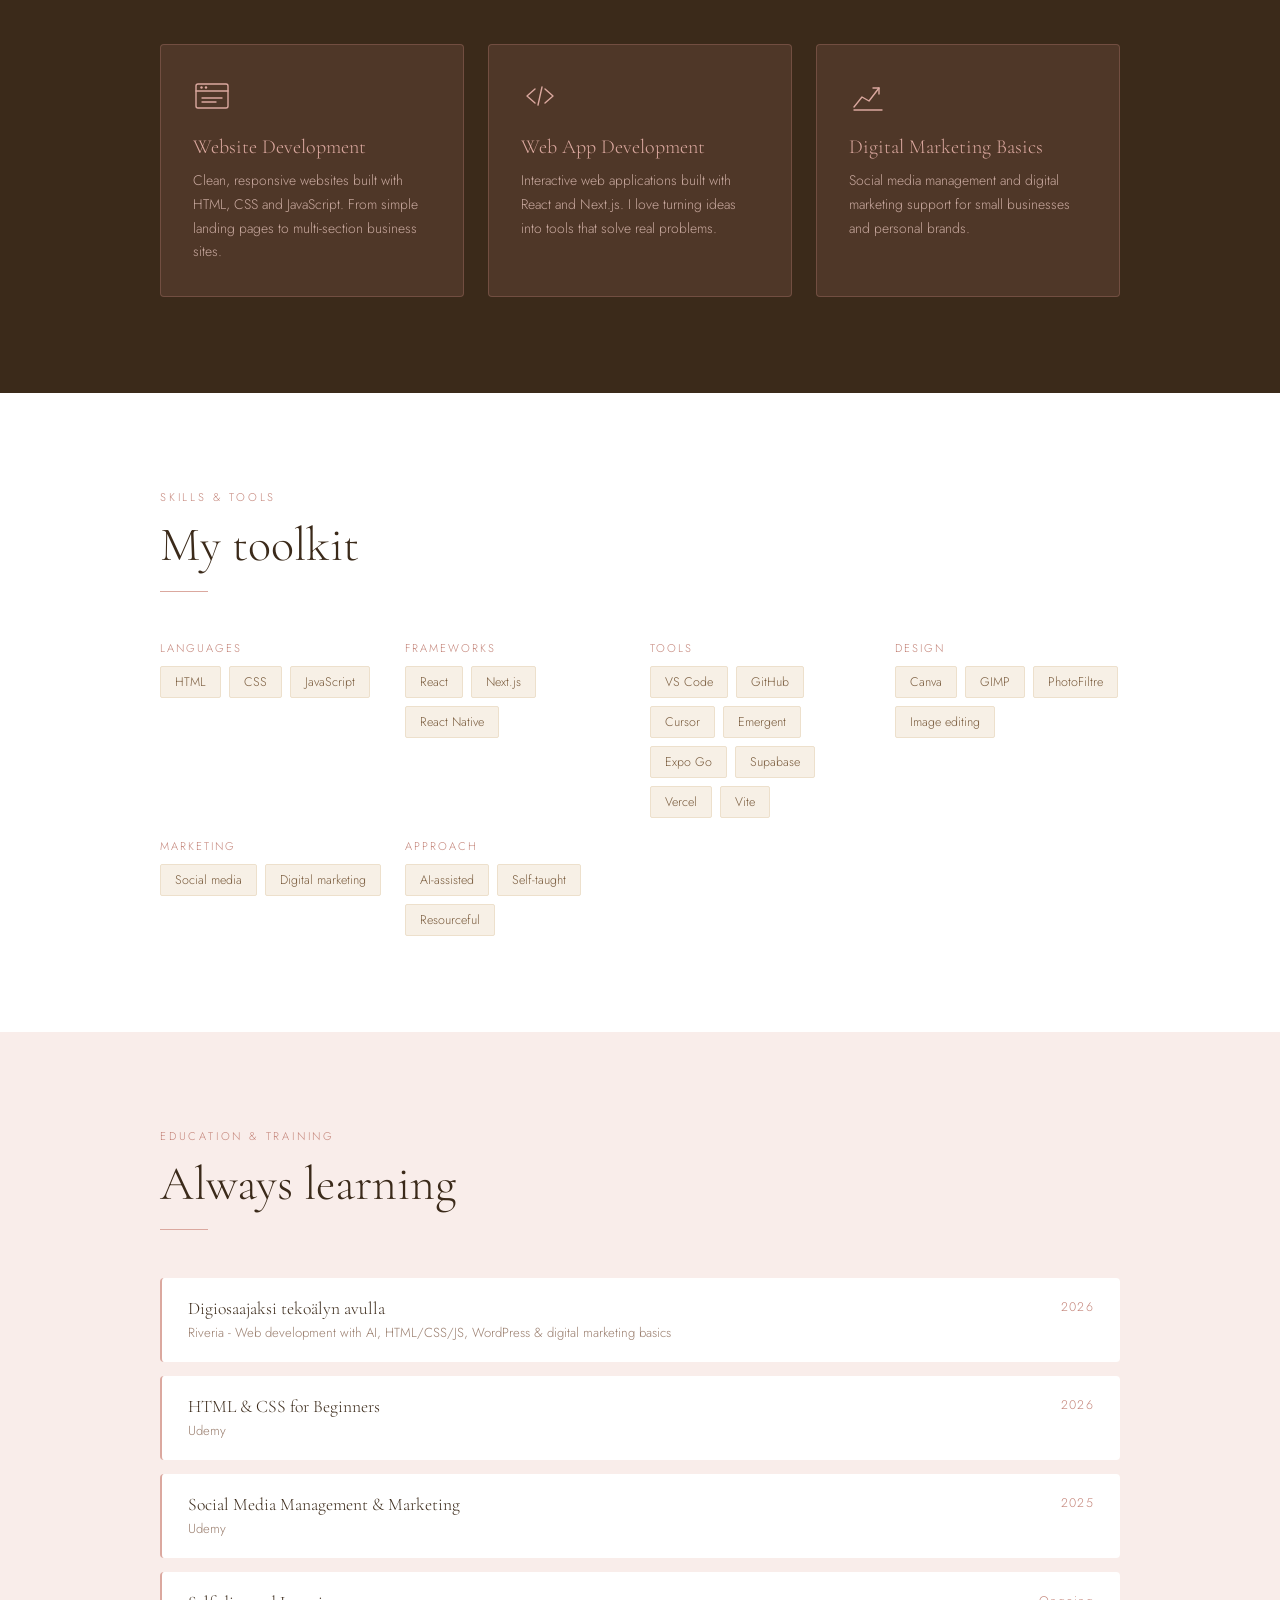
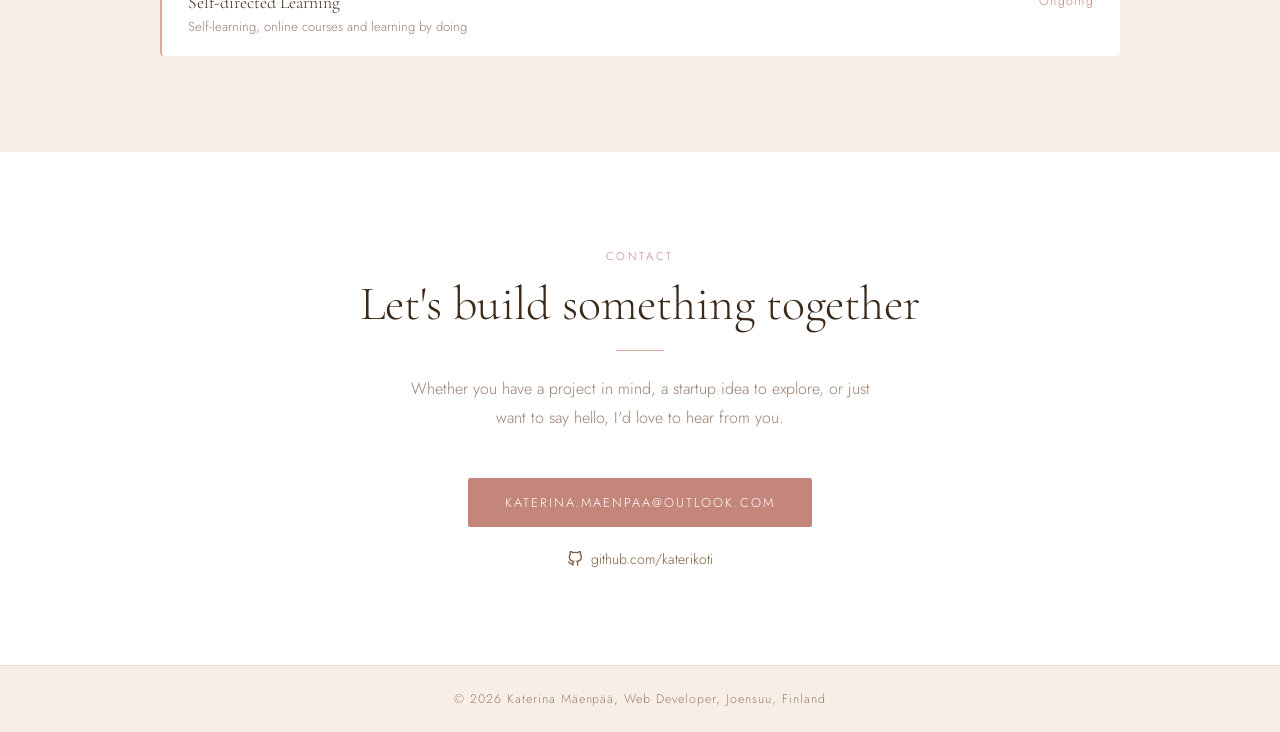
==== commit db89908b: "Update hero and about sections for clarity and engagement" ====
--- a/index.html
+++ b/index.html
@@ -63,7 +63,7 @@
   <div class="hero-inner">
     <p class="hero-tag" data-en="Web Developer &amp; Creative Explorer" data-fi="Webkehittäjä &amp; Luova tutkija">Web Developer &amp; Creative Explorer</p>
     <h1><em>Katerina</em><span class="hero-lastname">Mäenpää</span></h1>
-    <p class="hero-sub" data-en="I build websites and web apps with care, curiosity, and a deep love for creating things that work beautifully. Based in Joensuu, Finland, open to freelance projects and collaborations worldwide." data-fi="Rakennan verkkosivuja ja verkkosovelluksia huolella, uteliaisuudella ja intohimolla. Asun Joensuussa ja olen avoin freelance-projekteille ja yhteistyölle ympäri maailman.">I build websites and web apps with care, curiosity, and a deep love for creating things that work beautifully. Based in Joensuu, Finland, open to freelance projects and collaborations worldwide.</p>
+    <p class="hero-sub" data-en="Web developer based in Joensuu, Finland - I love building things that are both functional and beautiful. Open to freelance projects and collaborations worldwide." data-fi="Webkehittäjä Joensuussa - rakastan rakentaa asioita, jotka ovat sekä toimivia että kauniita. Avoin freelance-projekteille ja yhteistyölle ympäri maailman.">Web developer based in Joensuu, Finland - I love building things that are both functional and beautiful. Open to freelance projects and collaborations worldwide.</p>
     <a href="#projects" class="btn btn-fill" data-en="View My Work" data-fi="Katso töitäni">View My Work</a>
     <a href="#contact" class="btn" data-en="Get In Touch" data-fi="Ota yhteyttä">Get In Touch</a>
   </div>
@@ -72,13 +72,14 @@
 <section id="about">
   <div class="section-inner">
     <p class="section-label" data-en="About Me" data-fi="Tietoa minusta">About Me</p>
-    <h2 data-en="Curious by nature,<br/>driven by growth" data-fi="Luonnostaan utelias,<br/>aina kasvamassa">Curious by nature,<br/>driven by growth</h2>
+    <h2 data-en="Who am I" data-fi="Kuka olen">Who am I</h2>
     <div class="divider"></div>
     <div class="about-grid">
       <div class="about-text">
-        <p data-en="I'm Katerina, a Czech-born web developer based in Joensuu, Finland. I build websites and web apps using modern tools, and I'm currently doing a six-month web development programme at Riveria, where I work with HTML, CSS, JavaScript, WordPress and AI." data-fi="Olen Katerina, tšekkiläissyntyinen webkehittäjä, joka asuu Joensuussa. Rakennan verkkosivuja ja sovelluksia moderneja työkaluja käyttäen ja teen parhaillaan kuuden kuukauden webkehityskoulutusta Riveriassa.">I'm Katerina, a Czech-born web developer based in Joensuu, Finland. I build websites and web apps using modern tools, and I'm currently doing a six-month web development programme at Riveria, where I work with HTML, CSS, JavaScript, WordPress and AI.</p>
-        <p data-en="My path into tech wasn't the straightforward kind. A couple of years ago I started saying yes to new things, trying stuff I'd never done before, and slowly shifting from &ldquo;I can't do this&rdquo; to actually doing it. These days I'm part of a startup and collaborating internationally on a mobile app that's currently in development." data-fi="Tieni teknologian pariin ei ollut suoraviivainen. Pari vuotta sitten aloin sanoa kyllä uusille asioille, kokeilin asioita joita en ollut koskaan tehnyt, ja siirryin hiljalleen siitä, etten uskonut osaavani, siihen, että oikeasti tein niitä. Nykyään olen mukana startupissa ja teen kansainvälistä yhteistyötä mobiilisovelluksen parissa, joka on parhaillaan kehitteillä.">My path into tech wasn't the straightforward kind. A couple of years ago I started saying yes to new things, trying stuff I'd never done before, and slowly shifting from "I can't do this" to actually doing it. These days I'm part of a startup and collaborating internationally on a mobile app that's currently in development.</p>
-        <p data-en="What I love most about this work is when something finally clicks and what was just an idea becomes something real. I'm open to freelance projects and always happy to talk to someone with an idea they want to bring to life." data-fi="Rakastan tässä työssä eniten sitä, kun jokin viimein napsahtaa paikalleen ja pelkästä ideasta tulee jotain todellista. Olen avoin freelance-projekteille ja juttelemaan mielelläni kenelle tahansa, jolla on idea jonka haluaisi toteuttaa.">What I love most about this work is when something finally clicks and what was just an idea becomes something real. I'm open to freelance projects and always happy to talk to someone with an idea they want to bring to life.</p>
+        <p data-en="I'm Katerina, a Czech-born web developer based in Joensuu, Finland. I build websites and web apps using modern tools." data-fi="Olen Katerina, tšekkiläissyntyinen webkehittäjä Joensuusta. Rakennan verkkosivuja ja verkkosovelluksia moderneilla työkaluilla.">I'm Katerina, a Czech-born web developer based in Joensuu, Finland. I build websites and web apps using modern tools.</p>
+        <p data-en="I'm currently doing a six-month web development programme at Riveria, where I work with HTML, CSS, JavaScript, WordPress and AI. I'm also a part of a startup and working on some personal projects on the side." data-fi="Olen tällä hetkellä kuuden kuukauden webkehityskoulutuksessa Riveriassa, jossa työskentelen HTML:n, CSS:n, JavaScriptin, WordPressin ja tekoälyn parissa. Olen myös mukana startupissa ja työstän samalla omia henkilökohtaisia projekteja.">I'm currently doing a six-month web development programme at Riveria, where I work with HTML, CSS, JavaScript, WordPress and AI. I'm also a part of a startup and working on some personal projects on the side.</p>
+        <p data-en="My path into tech wasn't the straightforward kind. A couple of years ago I started saying yes to new things, trying what I'd never done before, and slowly shifting from &ldquo;I can't do this&rdquo; to actually doing it." data-fi="Polkuni teknologiaan ei ollut suoraviivainen. Pari vuotta sitten aloin sanoa kyllä uusille asioille, kokeilla sitä mitä en ollut koskaan tehnyt, ja siirtyä vähitellen ajatuksesta &ldquo;en pysty tähän&rdquo; siihen, että oikeasti tein niitä.">My path into tech wasn't the straightforward kind. A couple of years ago I started saying yes to new things, trying what I'd never done before, and slowly shifting from &ldquo;I can't do this&rdquo; to actually doing it.</p>
+        <p data-en="What I love most about this work is when something finally clicks and what was just an idea becomes something real. I'm open to freelance projects and always happy to talk to someone with an idea they want to bring to life." data-fi="Rakastan tässä työssä eniten sitä, kun jokin viimein napsahtaa paikalleen ja pelkästä ideasta tulee jotain todellista. Olen avoin freelance-projekteille ja juttelen mielelläni kenelle tahansa, jolla on idea, jonka haluaa toteuttaa.">What I love most about this work is when something finally clicks and what was just an idea becomes something real. I'm open to freelance projects and always happy to talk to someone with an idea they want to bring to life.</p>
       </div>
       <div class="about-facts">
         <div class="fact">
@@ -91,7 +92,7 @@
         </div>
         <div class="fact">
           <div class="fact-label" data-en="Approach" data-fi="Lähestymistapa">Approach</div>
-          <div class="fact-value" data-en="Self-taught · AI-assisted · always learning" data-fi="Itseoppinut · tekoälyavusteinen · aina oppimassa">Self-taught · AI-assisted · always learning</div>
+          <div class="fact-value" data-en="Hands-on learning · AI assisted" data-fi="Tekemällä oppiminen · Tekoälyavusteinen">Hands-on learning · AI assisted</div>
         </div>
         <div class="fact">
           <div class="fact-label" data-en="Open to" data-fi="Avoin">Open to</div>
@@ -247,7 +248,7 @@
       <div class="edu-item">
         <div>
           <div class="edu-title">Digiosaajaksi tekoälyn avulla</div>
-          <div class="edu-org" data-en="Riveria, web development with AI, HTML/CSS/JS, WordPress & digital marketing basics" data-fi="Riveria, webkehitys tekoälyn avulla, HTML/CSS/JS, WordPress ja digitaalisen markkinoinnin perusteet">Riveria, web development with AI, HTML/CSS/JS, WordPress & digital marketing basics</div>
+          <div class="edu-org" data-en="Riveria - Web development with AI, HTML/CSS/JS, WordPress & digital marketing basics" data-fi="Riveria - Webkehitys tekoälyn avulla, HTML/CSS/JS, WordPress ja digitaalisen markkinoinnin perusteet">Riveria - Web development with AI, HTML/CSS/JS, WordPress & digital marketing basics</div>
         </div>
         <div class="edu-year">2026</div>
       </div>
@@ -281,7 +282,7 @@
     <p class="section-label" data-en="Contact" data-fi="Yhteystiedot">Contact</p>
     <h2 data-en="Let's build something together" data-fi="Rakennetaan jotain yhdessä">Let's build something together</h2>
     <div class="divider" style="margin:0 auto 24px;"></div>
-    <p class="contact-sub" data-en="Whether you have a project in mind, a startup idea to explore, or just want to say hello, I'd love to hear from you." data-fi="Jos sinulla on projekti mielessä, startup-idea tutkittavana tai haluat vain sanoa hei, ota rohkeasti yhteyttä.">Whether you have a project in mind, a startup idea to explore, or just want to say hello, I'd love to hear from you.</p>
+    <p class="contact-sub" data-en="Whether you have a project in mind, a startup idea to explore, or just want to say hello, I'd love to hear from you." data-fi="Jos sinulla on projekti mielessä, startup-idea hautumassa tai haluat vain sanoa hei, ota rohkeasti yhteyttä.">Whether you have a project in mind, a startup idea to explore, or just want to say hello, I'd love to hear from you.</p>
     <a href="mailto:katerina.maenpaa@outlook.com" class="btn btn-fill">katerina.maenpaa@outlook.com</a>
     <div class="contact-links">
       <a href="https://github.com/katerikoti" class="contact-link" target="_blank">
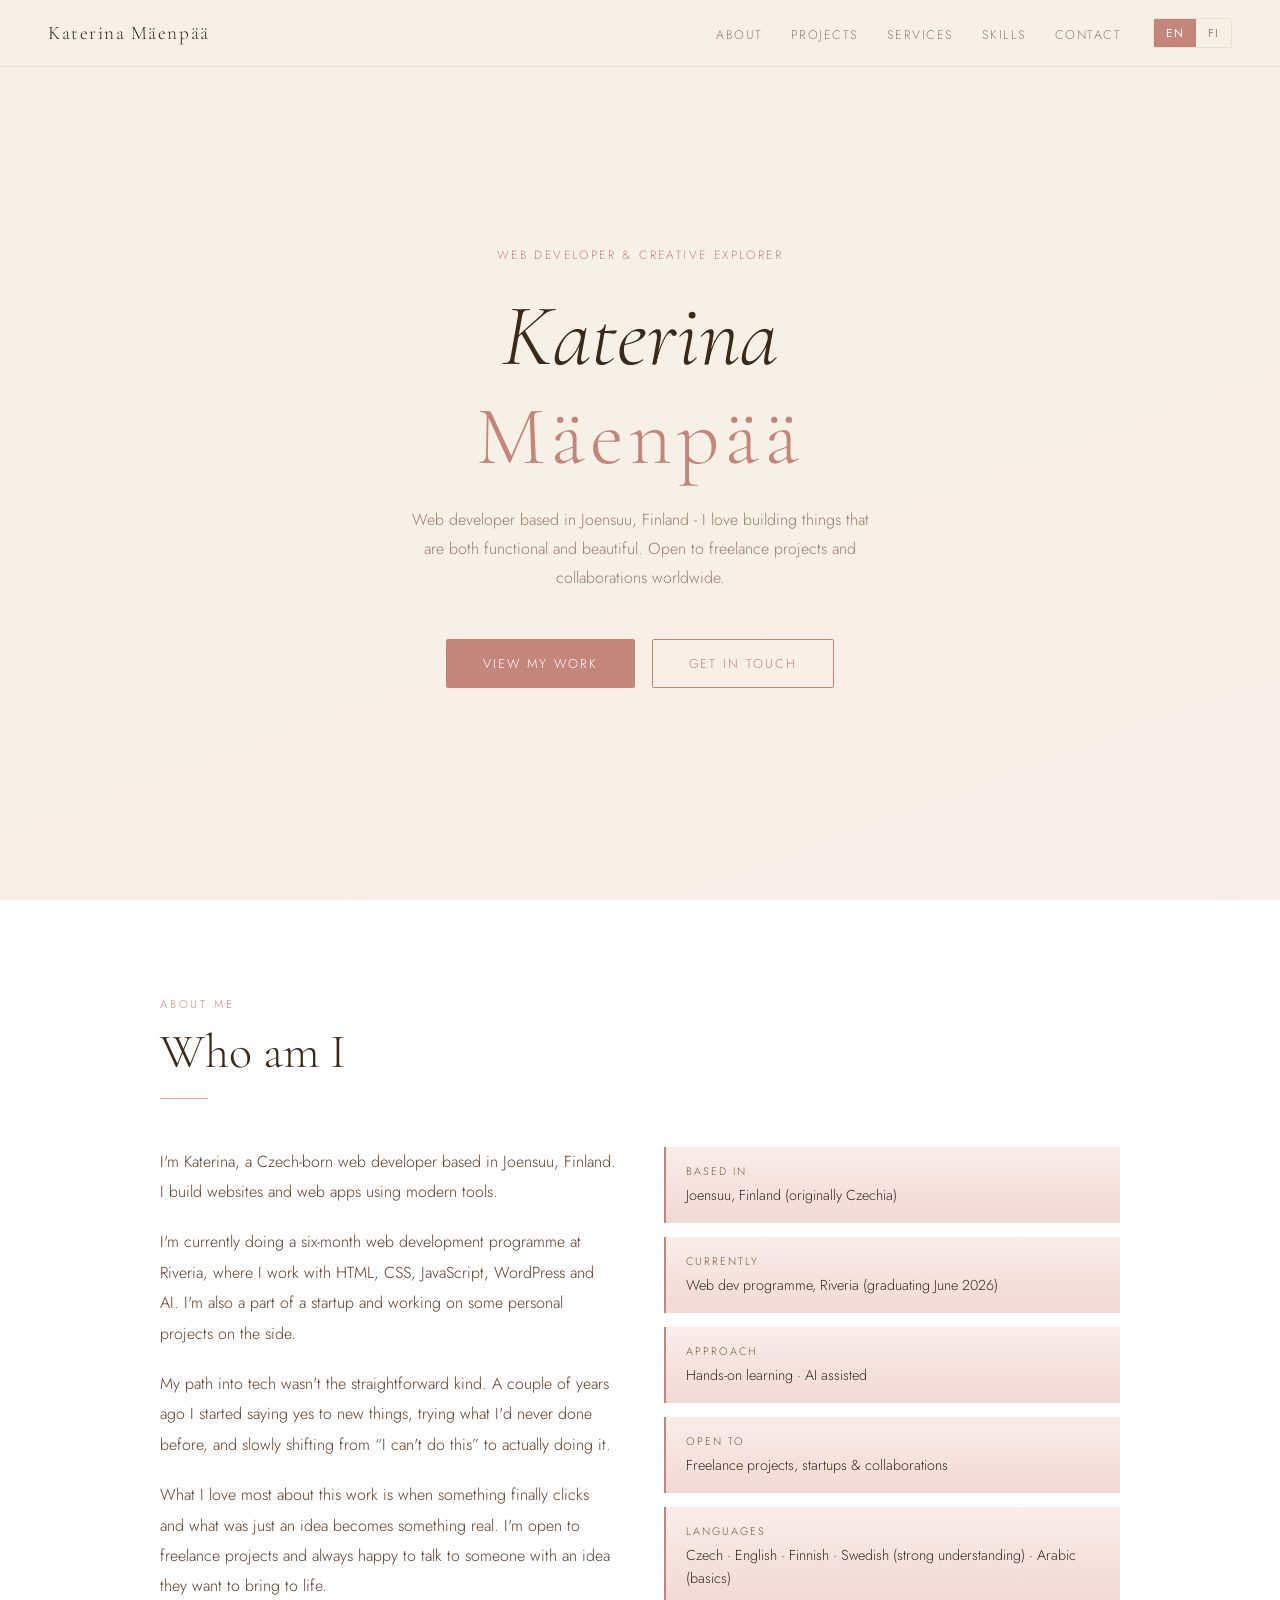
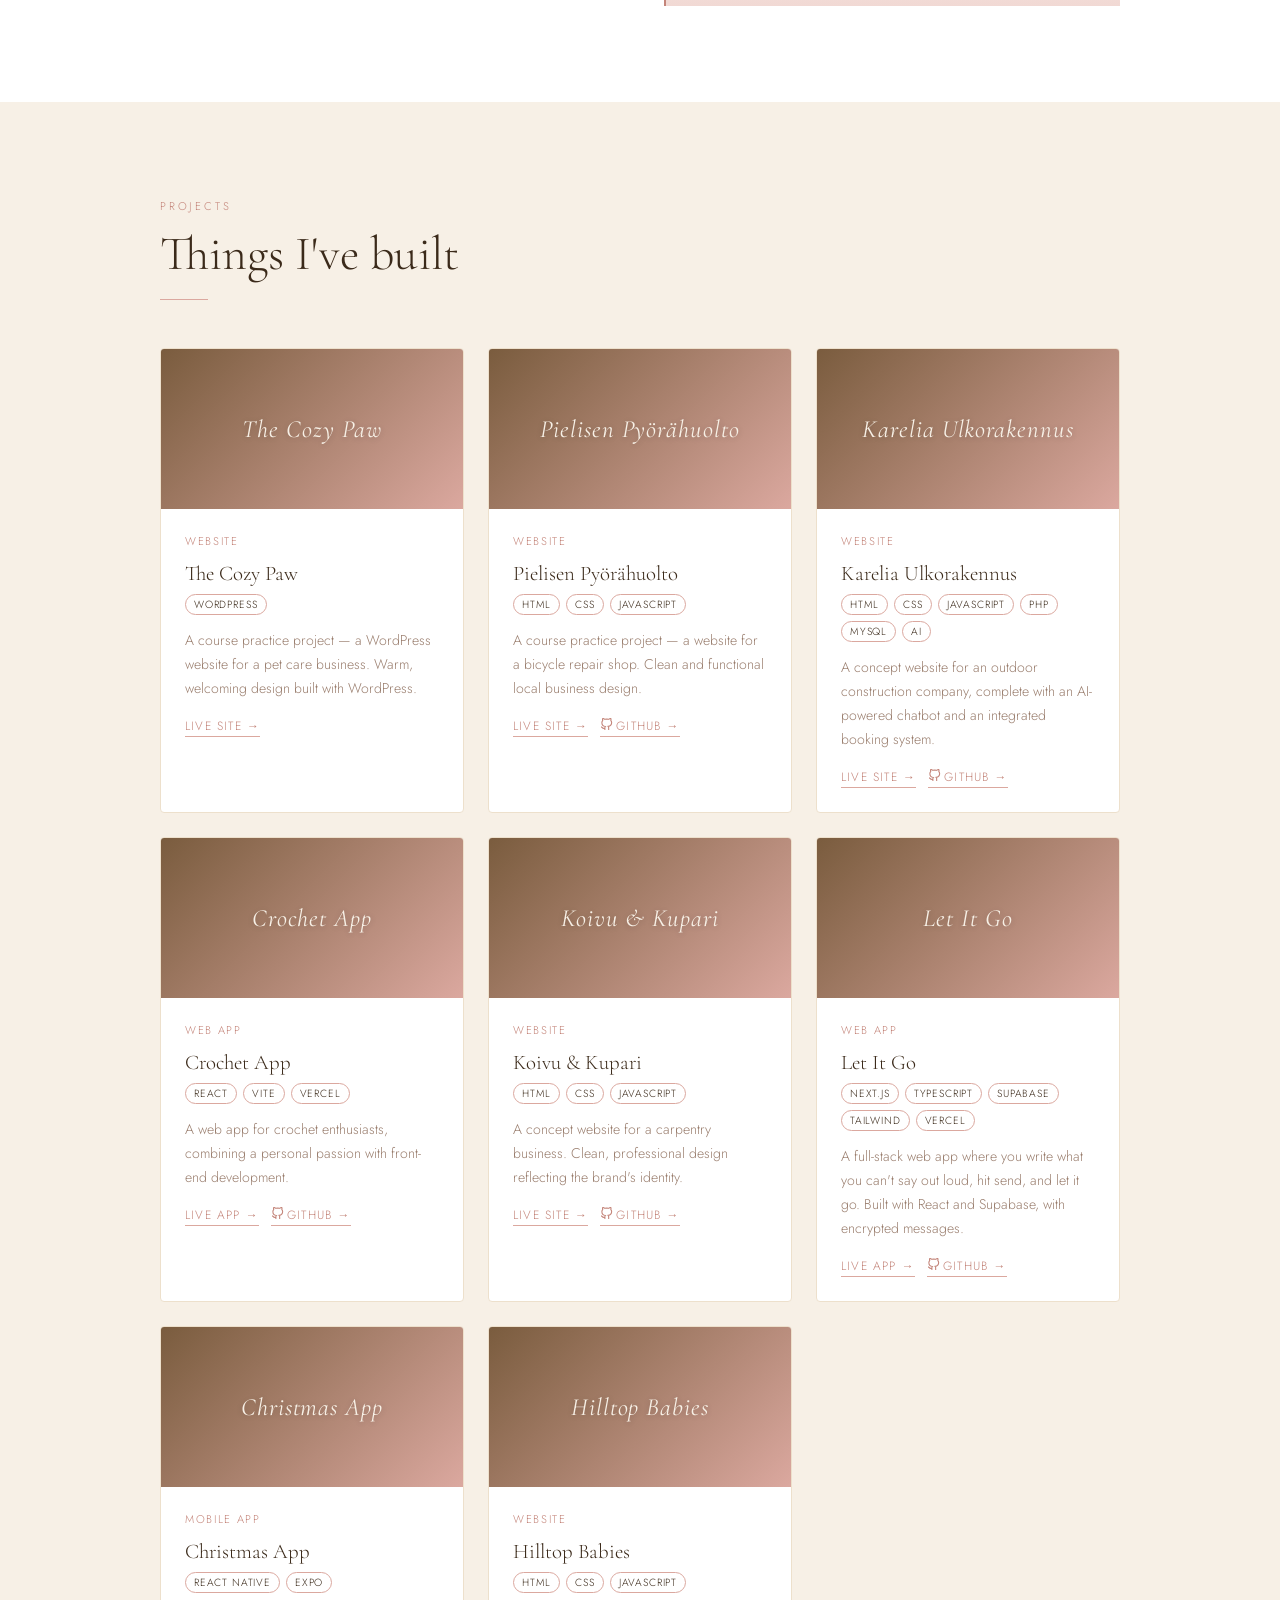
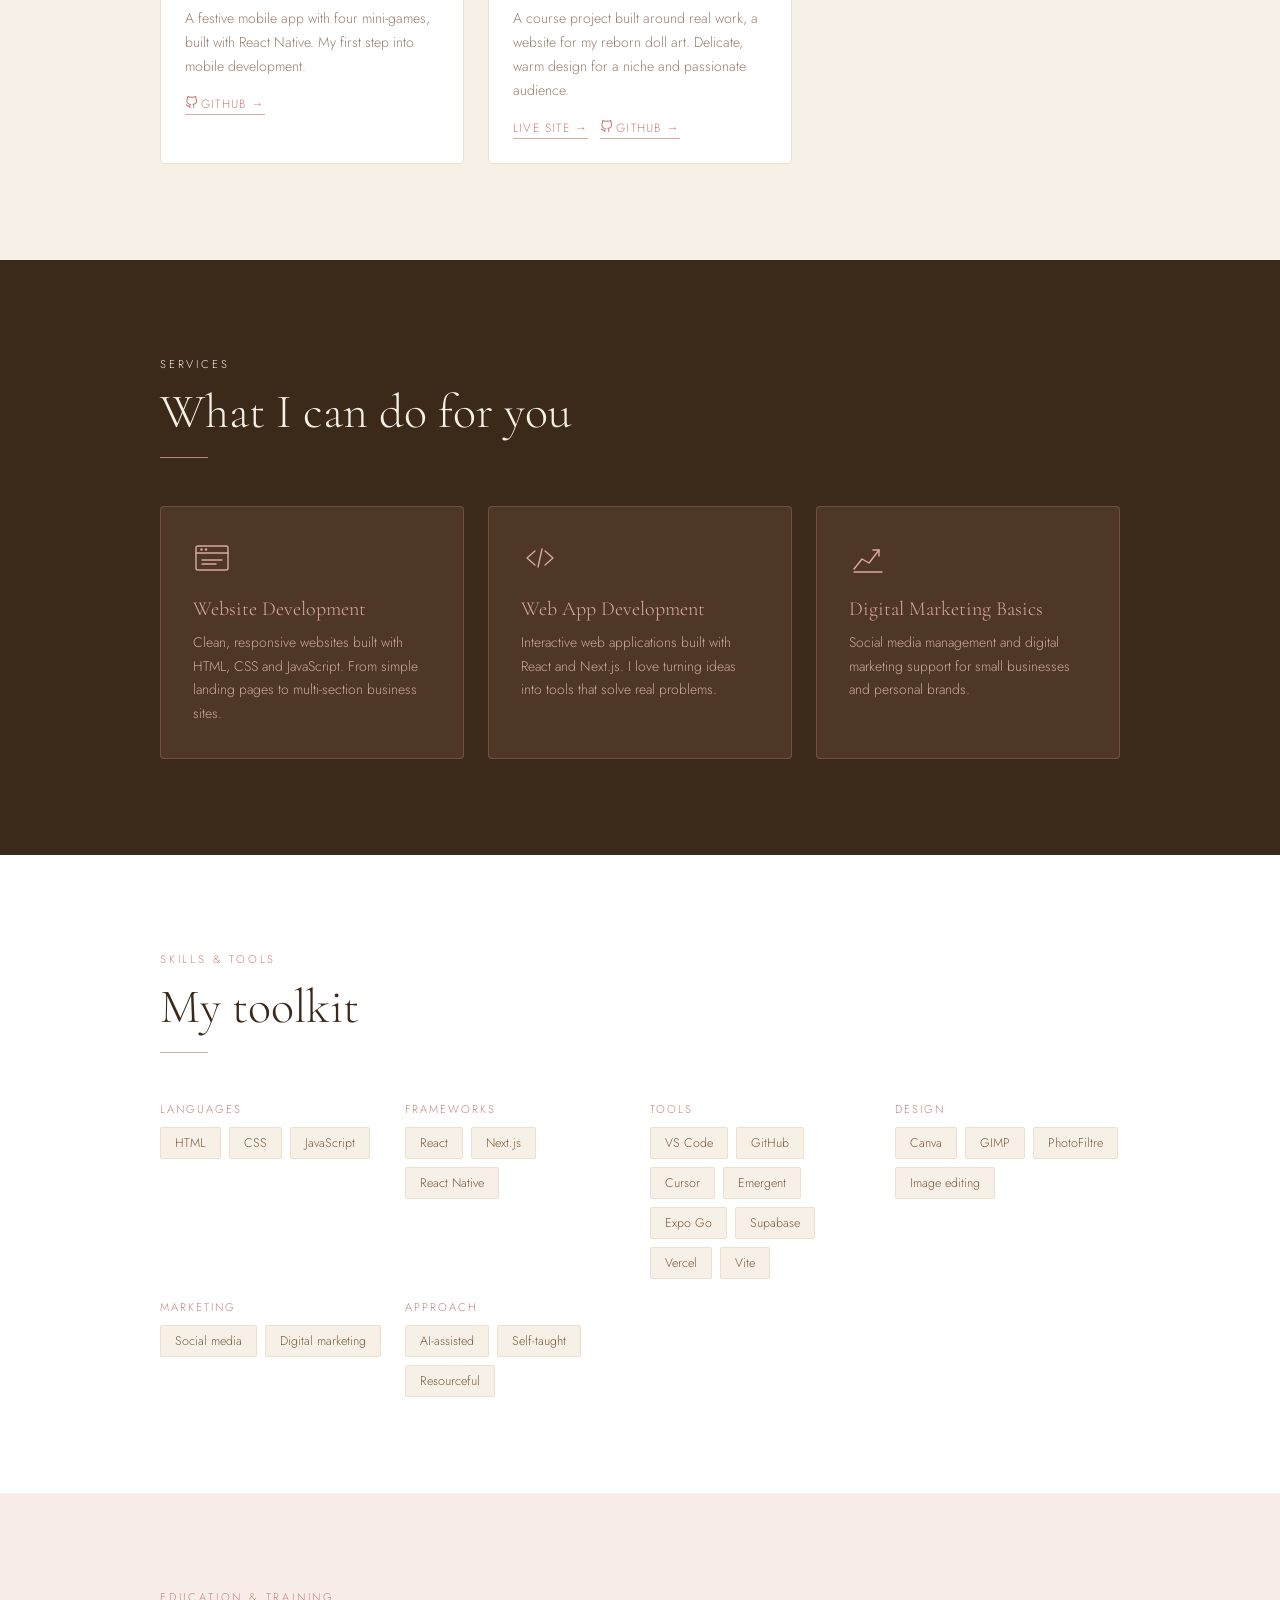
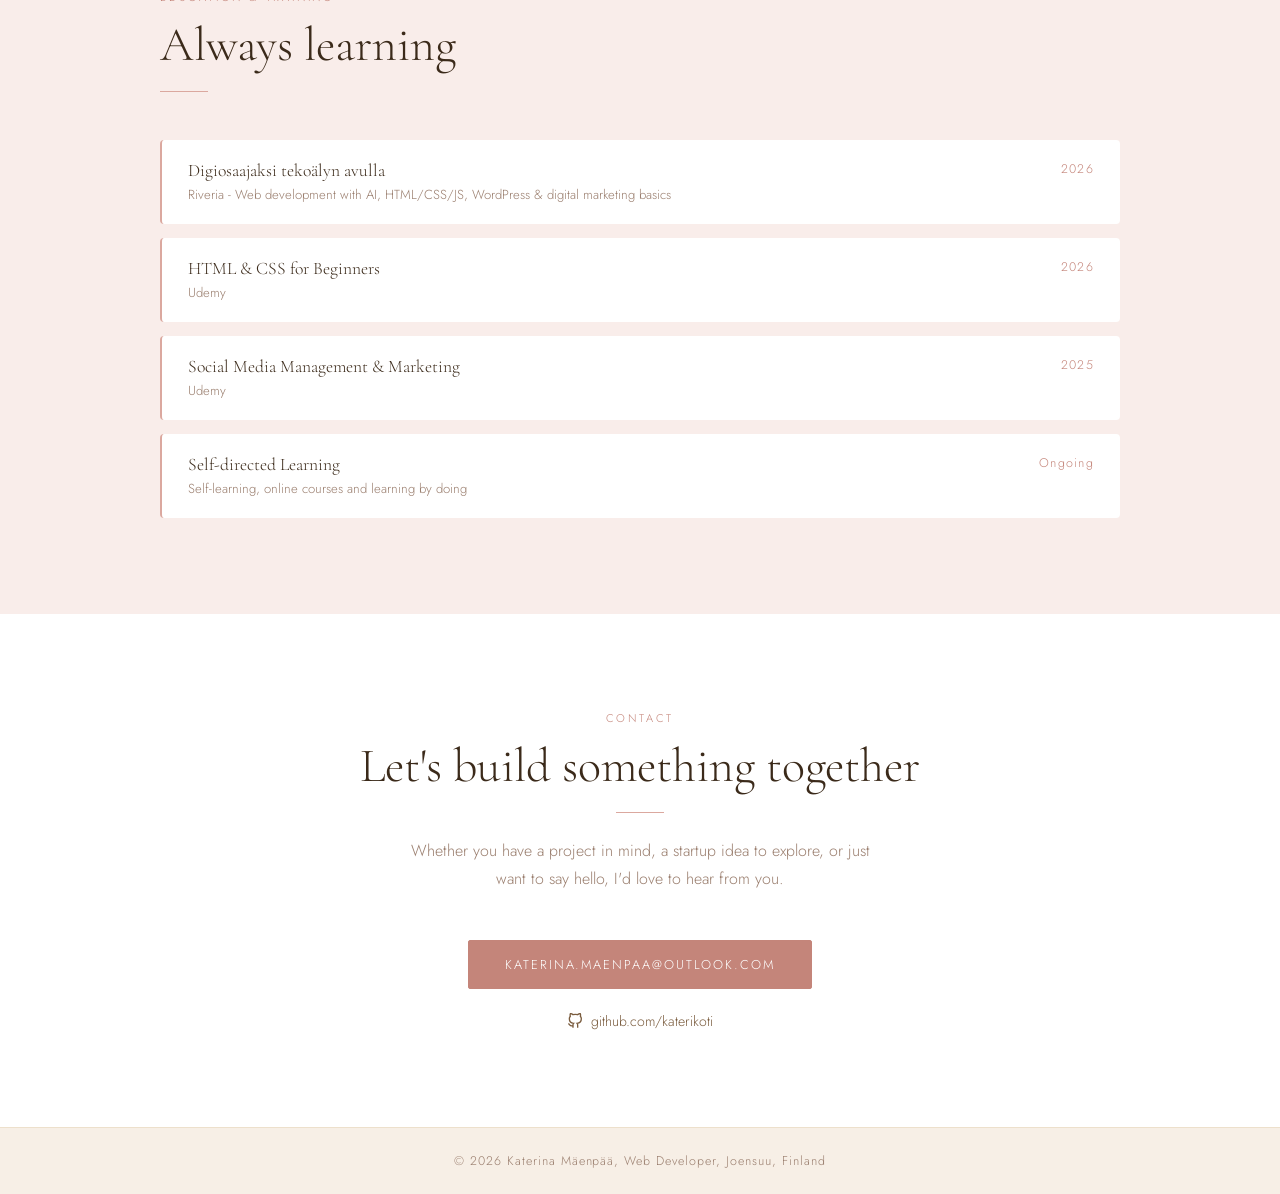
==== commit 7d7147a2: "Update project cards with new content and links for improved presentation" ====
--- a/index.html
+++ b/index.html
@@ -114,13 +114,23 @@
     <div class="divider"></div>
     <div class="projects-grid">
       <div class="card">
-        <div class="card-img"><div class="card-img-name">Koivu &amp; Kupari</div></div>
-        <div class="card-body">
-          <div class="card-type" data-en="Website" data-fi="Verkkosivusto">Website</div>
-          <div class="card-title">Koivu &amp; Kupari</div>
+        <div class="card-img"><div class="card-img-name">The Cozy Paw</div></div>
+        <div class="card-body">
+          <div class="card-type" data-en="Website" data-fi="Verkkosivusto">Website</div>
+          <div class="card-title">The Cozy Paw</div>
+          <div class="card-stack"><span class="stack-tag">WordPress</span></div>
+          <div class="card-desc" data-en="A course practice project — a WordPress website for a pet care business. Warm, welcoming design built with WordPress." data-fi="Kurssiharjoitusprojekti — WordPress-sivusto lemmikkihoitoyritykselle. Lämmin ja kutsuva ulkoasu WordPressillä rakennettuna.">A course practice project — a WordPress website for a pet care business. Warm, welcoming design built with WordPress.</div>
+          <div class="card-links"><a href="https://te26mkwp.okuserveri.com" target="_blank" class="card-link" data-en="Live Site →" data-fi="Avaa sivusto →">Live Site →</a></div>
+        </div>
+      </div>
+      <div class="card">
+        <div class="card-img"><div class="card-img-name">Pielisen Pyörähuolto</div></div>
+        <div class="card-body">
+          <div class="card-type" data-en="Website" data-fi="Verkkosivusto">Website</div>
+          <div class="card-title">Pielisen Pyörähuolto</div>
           <div class="card-stack"><span class="stack-tag">HTML</span><span class="stack-tag">CSS</span><span class="stack-tag">JavaScript</span></div>
-          <div class="card-desc" data-en="A concept website for a carpentry business. Clean, professional design reflecting the brand's identity." data-fi="Verkkosivusto kuvitteelliselle puuseppäyritykselle. Selkeä, ammattimainen ulkoasu brändin identiteettiä heijastamassa.">A concept website for a carpentry business. Clean, professional design reflecting the brand's identity.</div>
-          <div class="card-links"><a href="https://te26mk.okuserveri.com/koivukupari/" target="_blank" class="card-link" data-en="Live Site →" data-fi="Avaa sivusto →">Live Site →</a><a href="https://github.com/katerikoti/koivukupari" target="_blank" class="card-link"><svg width="13" height="13" viewBox="0 0 24 24" fill="none" stroke="currentColor" stroke-width="2" style="vertical-align:-1px;margin-right:3px;"><path d="M9 19c-5 1.5-5-2.5-7-3m14 6v-3.87a3.37 3.37 0 0 0-.94-2.61c3.14-.35 6.44-1.54 6.44-7A5.44 5.44 0 0 0 20 4.77 5.07 5.07 0 0 0 19.91 1S18.73.65 16 2.48a13.38 13.38 0 0 0-7 0C6.27.65 5.09 1 5.09 1A5.07 5.07 0 0 0 5 4.77a5.44 5.44 0 0 0-1.5 3.78c0 5.42 3.3 6.61 6.44 7A3.37 3.37 0 0 0 9 18.13V22"/></svg>GitHub →</a></div>
+          <div class="card-desc" data-en="A course practice project — a website for a bicycle repair shop. Clean and functional local business design." data-fi="Kurssiharjoitusprojekti — verkkosivusto polkupyörähuollolle. Selkeä ja toimiva paikallisen yrityksen ulkoasu.">A course practice project — a website for a bicycle repair shop. Clean and functional local business design.</div>
+          <div class="card-links"><a href="https://te26mk.okuserveri.com/pielisen-pyorahuolto/" target="_blank" class="card-link" data-en="Live Site →" data-fi="Avaa sivusto →">Live Site →</a><a href="https://github.com/katerikoti/pielisen-pyorahuolto" target="_blank" class="card-link"><svg width="13" height="13" viewBox="0 0 24 24" fill="none" stroke="currentColor" stroke-width="2" style="vertical-align:-1px;margin-right:3px;"><path d="M9 19c-5 1.5-5-2.5-7-3m14 6v-3.87a3.37 3.37 0 0 0-.94-2.61c3.14-.35 6.44-1.54 6.44-7A5.44 5.44 0 0 0 20 4.77 5.07 5.07 0 0 0 19.91 1S18.73.65 16 2.48a13.38 13.38 0 0 0-7 0C6.27.65 5.09 1 5.09 1A5.07 5.07 0 0 0 5 4.77a5.44 5.44 0 0 0-1.5 3.78c0 5.42 3.3 6.61 6.44 7A3.37 3.37 0 0 0 9 18.13V22"/></svg>GitHub →</a></div>
         </div>
       </div>
       <div class="card">
@@ -141,6 +151,16 @@
           <div class="card-stack"><span class="stack-tag">React</span><span class="stack-tag">Vite</span><span class="stack-tag">Vercel</span></div>
           <div class="card-desc" data-en="A web app for crochet enthusiasts, combining a personal passion with front-end development." data-fi="Verkkosovellus virkkausharrastajille, joka yhdistää henkilökohtaisen intohimon ja front-end-kehityksen.">A web app for crochet enthusiasts, combining a personal passion with front-end development.</div>
           <div class="card-links"><a href="https://crochet-app-swart.vercel.app" target="_blank" class="card-link" data-en="Live App →" data-fi="Avaa sovellus →">Live App →</a><a href="https://github.com/katerikoti/crochet-app" target="_blank" class="card-link"><svg width="13" height="13" viewBox="0 0 24 24" fill="none" stroke="currentColor" stroke-width="2" style="vertical-align:-1px;margin-right:3px;"><path d="M9 19c-5 1.5-5-2.5-7-3m14 6v-3.87a3.37 3.37 0 0 0-.94-2.61c3.14-.35 6.44-1.54 6.44-7A5.44 5.44 0 0 0 20 4.77 5.07 5.07 0 0 0 19.91 1S18.73.65 16 2.48a13.38 13.38 0 0 0-7 0C6.27.65 5.09 1 5.09 1A5.07 5.07 0 0 0 5 4.77a5.44 5.44 0 0 0-1.5 3.78c0 5.42 3.3 6.61 6.44 7A3.37 3.37 0 0 0 9 18.13V22"/></svg>GitHub →</a></div>
+        </div>
+      </div>
+      <div class="card">
+        <div class="card-img"><div class="card-img-name">Koivu &amp; Kupari</div></div>
+        <div class="card-body">
+          <div class="card-type" data-en="Website" data-fi="Verkkosivusto">Website</div>
+          <div class="card-title">Koivu &amp; Kupari</div>
+          <div class="card-stack"><span class="stack-tag">HTML</span><span class="stack-tag">CSS</span><span class="stack-tag">JavaScript</span></div>
+          <div class="card-desc" data-en="A concept website for a carpentry business. Clean, professional design reflecting the brand's identity." data-fi="Verkkosivusto kuvitteelliselle puuseppäyritykselle. Selkeä, ammattimainen ulkoasu brändin identiteettiä heijastamassa.">A concept website for a carpentry business. Clean, professional design reflecting the brand's identity.</div>
+          <div class="card-links"><a href="https://te26mk.okuserveri.com/koivukupari/" target="_blank" class="card-link" data-en="Live Site →" data-fi="Avaa sivusto →">Live Site →</a><a href="https://github.com/katerikoti/koivukupari" target="_blank" class="card-link"><svg width="13" height="13" viewBox="0 0 24 24" fill="none" stroke="currentColor" stroke-width="2" style="vertical-align:-1px;margin-right:3px;"><path d="M9 19c-5 1.5-5-2.5-7-3m14 6v-3.87a3.37 3.37 0 0 0-.94-2.61c3.14-.35 6.44-1.54 6.44-7A5.44 5.44 0 0 0 20 4.77 5.07 5.07 0 0 0 19.91 1S18.73.65 16 2.48a13.38 13.38 0 0 0-7 0C6.27.65 5.09 1 5.09 1A5.07 5.07 0 0 0 5 4.77a5.44 5.44 0 0 0-1.5 3.78c0 5.42 3.3 6.61 6.44 7A3.37 3.37 0 0 0 9 18.13V22"/></svg>GitHub →</a></div>
         </div>
       </div>
       <div class="card">
